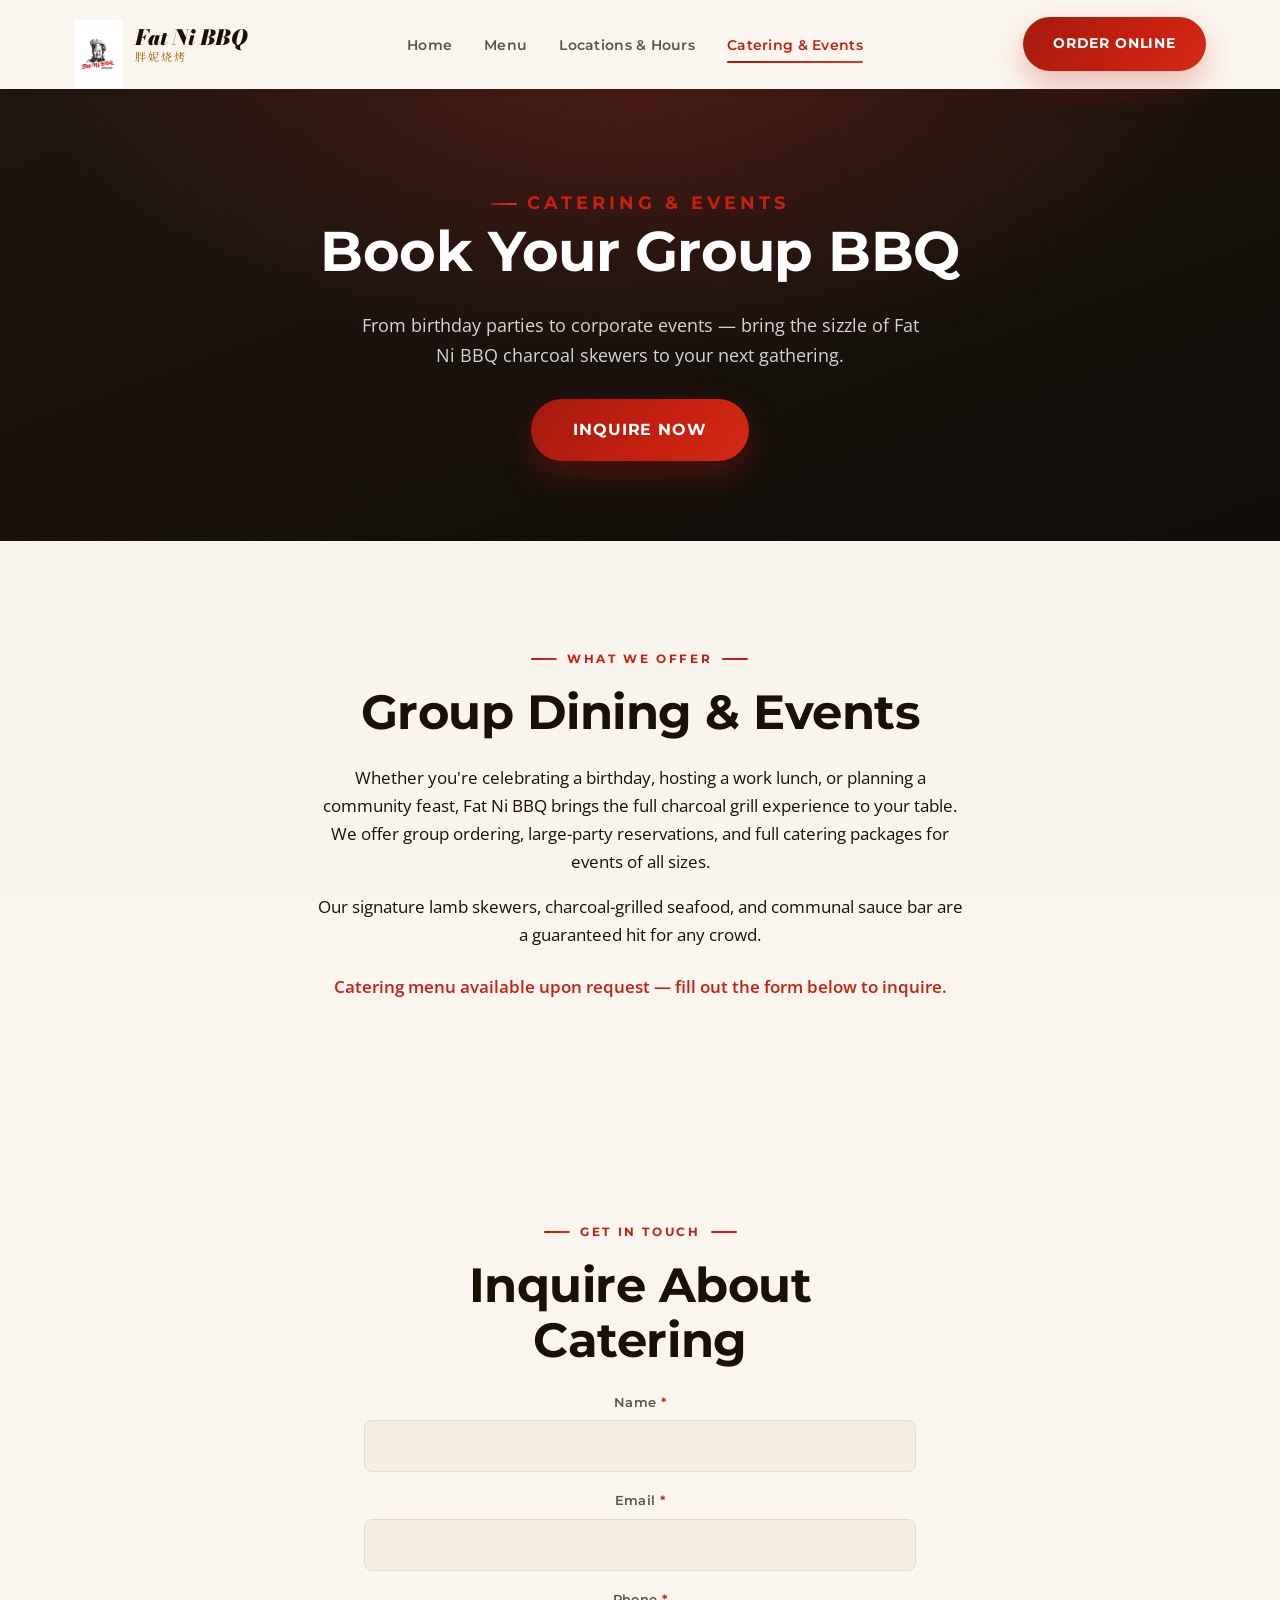
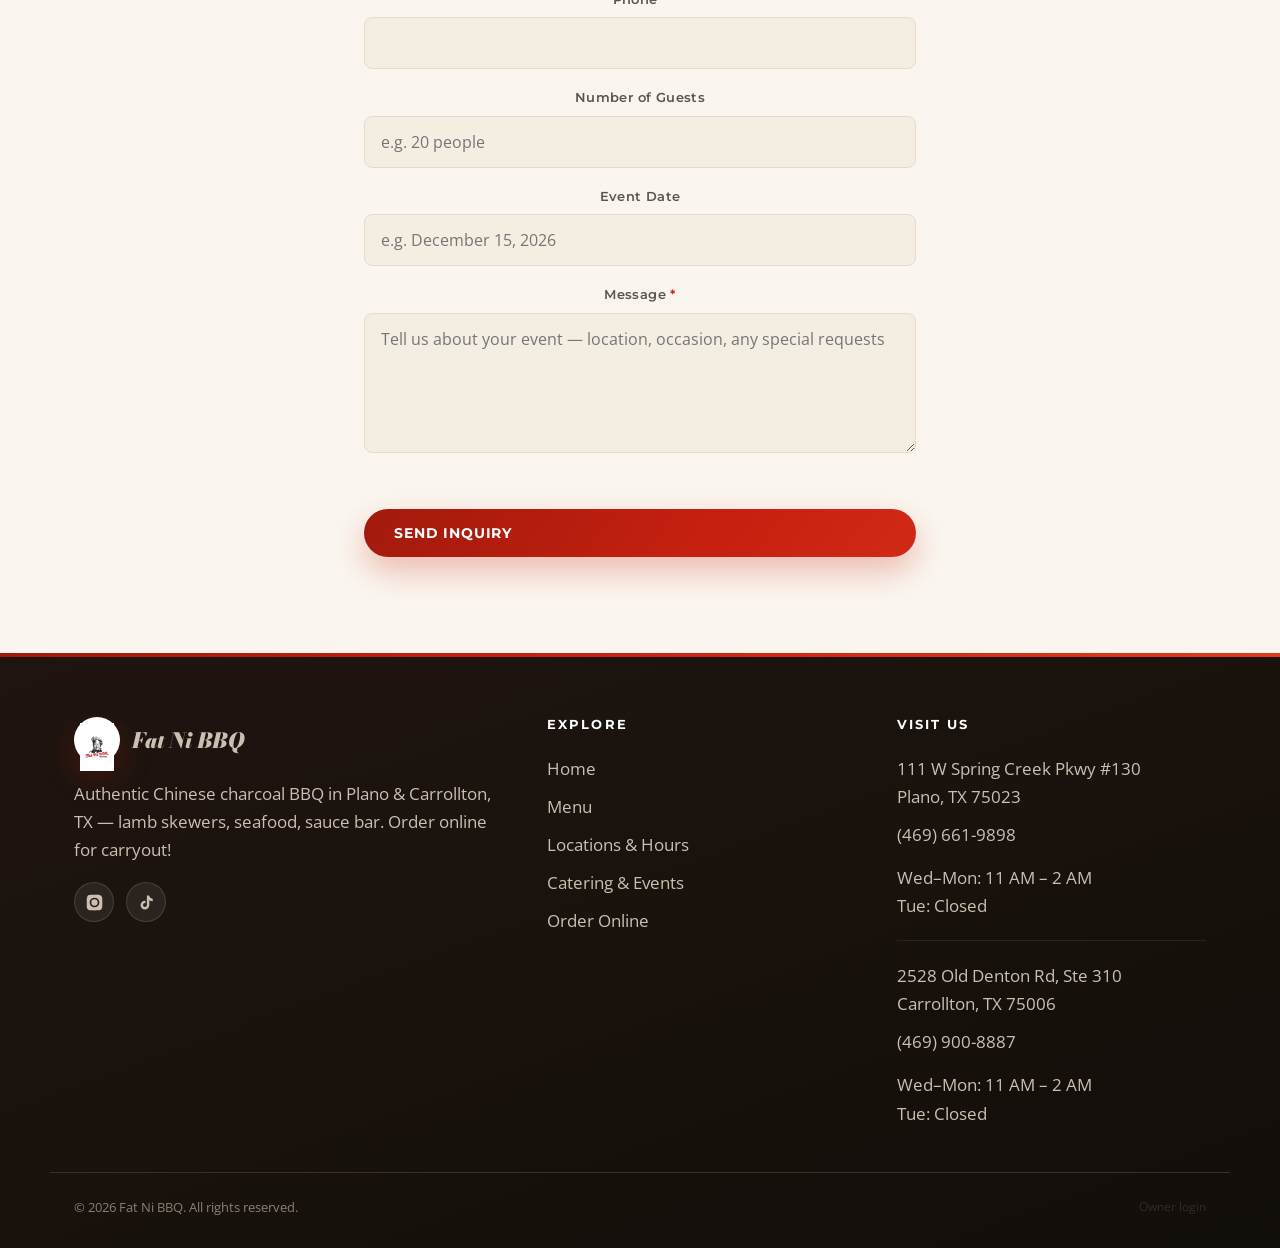
==== Catering.html @ cb6a8472 "Hero logo: circular crop with object-fit cover Equal width/height + border-radius:50% clips logo.JPG" ====
<!DOCTYPE html>
<html lang="en">
<head>
<meta charset="UTF-8">
<meta name="viewport" content="width=device-width, initial-scale=1">
<title>Catering &amp; Events | Fat Ni BBQ — Group BBQ in Dallas</title>
<meta name="description" content="Book Fat Ni BBQ (胖妮烧烤) for your next group event — charcoal BBQ for parties, corporate events, and celebrations in DFW. Inquire today!">
<link rel="canonical" href="https://PLACEHOLDER_DOMAIN/Catering.html">

<!-- Open Graph / Facebook -->
<meta property="og:type" content="website">
<meta property="og:site_name" content="Fat Ni BBQ">
<meta property="og:locale" content="en_US">
<meta property="og:url" content="https://PLACEHOLDER_DOMAIN/Catering.html">
<meta property="og:title" content="Catering &amp; Events | Fat Ni BBQ — Group BBQ in DFW">
<meta property="og:description" content="Charcoal BBQ for your group event — parties, corporate lunches, celebrations. Inquire today!">
<meta property="og:image" content="https://PLACEHOLDER_DOMAIN/og-image.jpg">
<meta property="og:image:alt" content="Fat Ni BBQ catering event spread">

<!-- Twitter Card -->
<meta name="twitter:card" content="summary_large_image">
<meta name="twitter:title" content="Catering &amp; Events | Fat Ni BBQ 胖妮烧烤">
<meta name="twitter:description" content="Group BBQ in DFW — charcoal skewers, seafood. Inquire today!">
<meta name="twitter:image" content="https://PLACEHOLDER_DOMAIN/og-image.jpg">
<link rel="preconnect" href="https://fonts.googleapis.com">
<link rel="preconnect" href="https://fonts.gstatic.com" crossorigin>
<link href="https://fonts.googleapis.com/css2?family=Bodoni+Moda:ital,wght@1,700;1,900&family=Montserrat:wght@600;700;800&family=Noto+Serif+SC:wght@400;700&family=Open+Sans:wght@400;600&display=swap" rel="stylesheet">
<script>document.documentElement.className += ' js';</script>
<link rel="stylesheet" href="css/styles.css?v=9">
</head>
<body>

<header class="site-header">
  <div class="wrap header-inner">
    <a class="brand" href="index.html">
      <span class="brand-mark"><img src="logo.JPG" alt="Fat Ni BBQ logo"></span>
      <span class="brand-name">Fat Ni BBQ <span class="brand-cn" lang="zh-Hans">胖妮烧烤</span></span>
    </a>
    <nav class="main-nav" id="nav">
      <ul>
        <li><a href="index.html">Home</a></li>
        <li><a href="Menu.html">Menu</a></li>
        <li><a href="Location.html">Locations &amp; Hours</a></li>
        <li><a class="active" href="Catering.html">Catering &amp; Events</a></li>
      </ul>
    </nav>
    <div class="header-actions">
      <a class="btn" href="#" data-order-toggle>Order Online</a>
      <button class="nav-toggle" id="navToggle" aria-label="Menu"><span></span><span></span><span></span></button>
    </div>
  </div>
</header>

<div class="page-head" data-screen-label="Catering hero">
  <p class="section-eyebrow">Catering &amp; Events</p>
  <h1>Book Your Group BBQ</h1>
  <p>From birthday parties to corporate events — bring the sizzle of Fat Ni BBQ charcoal skewers to your next gathering.</p>
  <div style="margin-top:28px"><a class="btn btn--lg" href="#contact">Inquire Now</a></div>
</div>

<section data-screen-label="Catering overview">
  <div class="wrap center" style="max-width:700px">
    <p class="section-eyebrow" data-reveal>What We Offer</p>
    <h2 class="section-title" data-reveal>Group Dining &amp; Events</h2>
    <p data-reveal>Whether you're celebrating a birthday, hosting a work lunch, or planning a community feast, Fat Ni BBQ brings the full charcoal grill experience to your table. We offer group ordering, large-party reservations, and full catering packages for events of all sizes.</p>
    <p data-reveal>Our signature lamb skewers, charcoal-grilled seafood, and communal sauce bar are a guaranteed hit for any crowd.</p>
    <p data-reveal style="margin-top:24px;font-weight:600;color:var(--accent)">Catering menu available upon request — fill out the form below to inquire.</p>
  </div>
</section>


<section id="contact" data-screen-label="Contact form">
  <div class="wrap center" style="max-width:600px">
    <p class="section-eyebrow" data-reveal>Get In Touch</p>
    <h2 class="section-title" data-reveal>Inquire About Catering</h2>
    <form class="contact-form" id="contactForm" action="https://api.web3forms.com/submit" method="POST" data-reveal data-reveal-delay="120">
      <!-- Web3Forms: REQUIRED. Submissions are emailed to the recipient set
           for this access key in the Web3Forms dashboard.
           TODO: replace with new Fat Ni BBQ Web3Forms access_key before going live.
           See HOW-TO comment at the bottom of this file. -->
      <input type="hidden" name="access_key" value="bb0d47a6-8d63-4cae-ad76-3a23f784e00a">
      <input type="hidden" name="subject" value="Fat Ni BBQ Catering Inquiry">
      <input type="hidden" name="from_name" value="Fat Ni BBQ">
      <!-- Spam honeypot: stays empty for humans, hidden from view. Do not remove. -->
      <input type="checkbox" name="botcheck" style="display:none" tabindex="-1" autocomplete="off" aria-hidden="true">
      <div>
        <label>Name <span class="req">*</span></label>
        <input type="text" name="name" required>
      </div>
      <div>
        <label>Email <span class="req">*</span></label>
        <input type="email" name="email" required>
      </div>
      <div>
        <label>Phone <span class="req">*</span></label>
        <input type="tel" name="phone" required>
      </div>
      <div>
        <label>Number of Guests</label>
        <input type="text" name="guests" placeholder="e.g. 20 people">
      </div>
      <div>
        <label>Event Date</label>
        <input type="text" name="event_date" placeholder="e.g. December 15, 2026">
      </div>
      <div>
        <label>Message <span class="req">*</span></label>
        <textarea name="message" required placeholder="Tell us about your event — location, occasion, any special requests"></textarea>
      </div>
      <!-- hCaptcha: real anti-spam check. The Web3Forms client script (loaded
           at the bottom of this page) auto-fills the sitekey and the token. -->
      <div class="h-captcha" data-captcha="true"></div>
      <button class="btn" type="submit">Send Inquiry</button>
      <p class="form-status" id="formStatus" role="status" aria-live="polite" hidden></p>
    </form>
  </div>
</section>

<!-- ===== Footer ===== -->
<footer class="site-footer">
  <div class="wrap footer-grid">
    <div>
      <div class="footer-brand">
        <span class="brand-mark"><img src="logo.JPG" alt="Fat Ni BBQ logo"></span>
        <span class="brand-name">Fat Ni BBQ</span>
      </div>
      <p>Authentic Chinese charcoal BBQ in Plano &amp; Carrollton, TX — lamb skewers, seafood, sauce bar. Order online for carryout!</p>
      <div class="footer-social">
        <a href="https://www.instagram.com/fatnibbq/" target="_blank" rel="noopener" aria-label="Instagram"><svg viewBox="0 0 24 24" fill="currentColor" aria-hidden="true"><path d="M12 2.2c3.2 0 3.6 0 4.9.07 1.2.05 1.8.25 2.2.42.6.2 1 .5 1.4.9.4.4.7.8.9 1.4.17.4.37 1 .42 2.2.06 1.3.07 1.7.07 4.9s0 3.6-.07 4.9c-.05 1.2-.25 1.8-.42 2.2-.2.6-.5 1-.9 1.4-.4.4-.8.7-1.4.9-.4.17-1 .37-2.2.42-1.3.06-1.7.07-4.9.07s-3.6 0-4.9-.07c-1.2-.05-1.8-.25-2.2-.42-.6-.2-1-.5-1.4-.9-.4-.4-.7-.8-.9-1.4-.17-.4-.37-1-.42-2.2C2.21 15.6 2.2 15.2 2.2 12s0-3.6.07-4.9c.05-1.2.25-1.8.42-2.2.2-.6.5-1 .9-1.4.4-.4.8-.7 1.4-.9.4-.17 1-.37 2.2-.42C8.4 2.21 8.8 2.2 12 2.2zm0 3.65A6.15 6.15 0 1 0 12 18.15 6.15 6.15 0 0 0 12 5.85zm0 10.15A4 4 0 1 1 12 8a4 4 0 0 1 0 8zm6.4-10.4a1.44 1.44 0 1 1-1.44-1.44 1.44 1.44 0 0 1 1.44 1.44z"/></svg></a>
        <a href="https://www.tiktok.com/@fatnibbq" target="_blank" rel="noopener" aria-label="TikTok"><svg viewBox="0 0 24 24" fill="currentColor" aria-hidden="true"><path d="M16.6 5.82a4.28 4.28 0 0 1-1.05-2.82h-3.1v12.27a2.43 2.43 0 0 1-2.43 2.43 2.43 2.43 0 1 1 .67-4.77V9.74a5.56 5.56 0 0 0-.67-.04 5.55 5.55 0 1 0 5.55 5.55V9.01a7.34 7.34 0 0 0 4.3 1.38V7.28a4.28 4.28 0 0 1-3.27-1.46z"/></svg></a>
      </div>
    </div>
    <div>
      <h4>Explore</h4>
      <a href="index.html">Home</a>
      <a href="Menu.html">Menu</a>
      <a href="Location.html">Locations &amp; Hours</a>
      <a href="Catering.html">Catering &amp; Events</a>
      <a href="#" data-order-toggle>Order Online</a>
    </div>
    <div>
      <h4>Visit Us</h4>
      <div class="footer-location">
        <a href="https://www.google.com/maps/search/?api=1&query=111+W+Spring+Creek+Pkwy+%23130+Plano+TX+75023" target="_blank" rel="noopener">111 W Spring Creek Pkwy #130<br>Plano, TX 75023</a>
        <a href="tel:+14696619898">(469) 661-9898</a>
        <p style="margin:10px 0 0">Wed–Mon: 11 AM – 2 AM<br>Tue: Closed</p>
      </div>
      <div class="footer-location">
        <a href="https://www.google.com/maps/search/?api=1&query=2528+Old+Denton+Rd+Ste+310+Carrollton+TX+75006" target="_blank" rel="noopener">2528 Old Denton Rd, Ste 310<br>Carrollton, TX 75006</a>
        <a href="tel:+14699008887">(469) 900-8887</a>
        <p style="margin:10px 0 0">Wed–Mon: 11 AM – 2 AM<br>Tue: Closed</p>
      </div>
    </div>
  </div>
  <div class="wrap footer-bottom">
    <span>&copy; 2026 Fat Ni BBQ. All rights reserved.</span>
    <a class="owner-login" href="Gallery.html#admin">Owner login</a>
  </div>
</footer>

<!-- ===== Sticky mobile order bar ===== -->
<div class="sticky-order-bar">
  <a class="btn btn--lg" href="#" data-order-toggle>Order Online</a>
</div>

<script>
  const t = document.getElementById('navToggle');
  const n = document.getElementById('nav');
  t && t.addEventListener('click', () => n.classList.toggle('open'));
</script>
<script src="js/reveal.js?v=1"></script>
<script src="js/external-links.js?v=1"></script>
<script src="js/order-locations.js?v=2"></script>

<!-- ===== Contact form → Web3Forms =====
     Submissions will be emailed to the recipient set for the access_key in the Web3Forms dashboard.
     TODO: Create a new Web3Forms account at https://web3forms.com and replace PLACEHOLDER_WEB3FORMS_ACCESS_KEY
     with the new key. Set the recipient email in the Web3Forms dashboard (not in this file).
     After setup, submit a test inquiry on the live site and confirm delivery (check spam first time). -->
<script>
(function () {
  var form = document.getElementById('contactForm');
  if (!form) return;
  var status = document.getElementById('formStatus');
  var btn = form.querySelector('button[type="submit"]');
  var PHONE = '(469) 661-9898';

  form.addEventListener('submit', async function (e) {
    e.preventDefault();

    var cap = form.querySelector('textarea[name="h-captcha-response"]');
    if (!cap || !cap.value) {
      status.hidden = false;
      status.className = 'form-status err';
      status.textContent = 'Please complete the "I’m human" check above, then click Submit.';
      return;
    }

    var prevLabel = btn.textContent;
    btn.disabled = true;
    btn.textContent = 'Sending…';
    status.hidden = false;
    status.className = 'form-status';
    status.textContent = 'Sending…';

    try {
      var res = await fetch('https://api.web3forms.com/submit', {
        method: 'POST',
        headers: { Accept: 'application/json' },
        body: new FormData(form)
      });
      var json = await res.json().catch(function(){ return {}; });
      if (res.ok && json.success) {
        status.className = 'form-status ok';
        status.textContent = 'Thanks! Your message has been sent — we’ll be in touch soon.';
        form.reset();
      } else {
        status.className = 'form-status err';
        status.textContent = (json && json.message)
          ? json.message
          : 'Sorry, something went wrong. Please call us at ' + PHONE + '.';
      }
    } catch (err) {
      status.className = 'form-status err';
      status.textContent = 'Network error — please try again, or call us at ' + PHONE + '.';
    } finally {
      btn.disabled = false;
      btn.textContent = prevLabel;
    }
  });
})();
</script>
<!-- Web3Forms client script: renders the hCaptcha widget automatically. -->
<script src="https://web3forms.com/client/script.js" async defer></script>
</body>
</html>
---- css/styles.css ----
/* ===== Fat Ni BBQ — "Cream & Ember" light design system ===== */
:root {
  /* Ground — warm cream / parchment */
  --charcoal:       #FAF6EF;   /* page background */
  --charcoal-mid:   #F4EDE1;   /* card / band backgrounds */
  --charcoal-light: #E8D9C8;   /* borders, dividers */
  --charcoal-lift:  #EDE1D0;   /* hover bg */

  /* Accent — Chinese red (matches logo) */
  --accent:         #C82010;   /* primary CTA */
  --accent-dark:    #A01A0C;   /* hover / deeper red */
  --fire:           #E03A20;   /* lighter fire highlight */
  --gold:           #9A6208;   /* warm gold — dark enough for light bg contrast */
  --gold-light:     #C07E20;   /* highlighted text */

  /* Text on cream ground */
  --cream:          #1A1005;   /* primary text */
  --cream-soft:     rgba(26,16,5,.70);  /* secondary text */
  --cream-mute:     rgba(26,16,5,.42);  /* hint / disabled */

  /* Functional aliases */
  --ink:            #1A1005;
  --ink-soft:       rgba(26,16,5,.70);
  --ink-mute:       rgba(26,16,5,.42);
  --paper:          #FFFFFF;   /* card backgrounds */
  --line:           rgba(26,16,5,.10); /* subtle dividers */
  --ember:          #C82010;

  /* Gradients */
  --chili-oil:      linear-gradient(125deg, #A01A0C 0%, #C82010 42%, #E03A20 100%);
  --ink-grad:       linear-gradient(160deg, #1f1510 0%, #120e09 100%);

  --radius: 8px;
  --radius-lg: 18px;
  --maxw: 1180px;

  /* Shadows (lighter on cream bg) */
  --shadow-sm:      0 2px 8px rgba(0,0,0,.10);
  --shadow-md:      0 10px 28px rgba(0,0,0,.16);
  --shadow-lg:      0 28px 60px rgba(0,0,0,.22), 0 8px 18px rgba(0,0,0,.12);
  --shadow-accent:  0 14px 32px rgba(200,32,16,.28);

  --font-head: 'Montserrat', system-ui, sans-serif;
  --font-ui:   'Montserrat', system-ui, sans-serif;
  --font-body: 'Open Sans', system-ui, sans-serif;
  --font-cn:   'Noto Serif SC', 'PingFang SC', 'Microsoft YaHei', 'Hiragino Sans GB', serif;

  --ease: cubic-bezier(.2,.7,.2,1);
}

* { box-sizing: border-box; }
html { scroll-behavior: smooth; }
/* Safety net: stop any stray element from forcing the page wider than the
   phone screen. `clip` (not `hidden`) so the sticky header keeps working. */
html, body { max-width: 100%; overflow-x: clip; }
body {
  margin: 0;
  font-family: var(--font-body);
  color: var(--cream);
  background: var(--charcoal);
  line-height: 1.65;
  font-size: 17px;
  -webkit-font-smoothing: antialiased;
  text-rendering: optimizeLegibility;
}
/* Subtle paper grain over everything */
body::before {
  content: "";
  position: fixed; inset: 0;
  pointer-events: none;
  z-index: 1;
  opacity: .035;
  background-image: url("data:image/svg+xml,%3Csvg xmlns='http://www.w3.org/2000/svg' width='160' height='160'%3E%3Cfilter id='n'%3E%3CfeTurbulence type='fractalNoise' baseFrequency='.85' numOctaves='2' stitchTiles='stitch'/%3E%3C/filter%3E%3Crect width='100%25' height='100%25' filter='url(%23n)'/%3E%3C/svg%3E");
}
img { max-width: 100%; display: block; }
a { color: inherit; text-decoration: none; }

h1, h2, h3, h4 {
  font-family: var(--font-head);
  font-weight: 700;
  line-height: 1.15;
  letter-spacing: -.01em;
  margin: 0 0 .5em;
}

.wrap { max-width: var(--maxw); margin: 0 auto; padding: 0 24px; position: relative; }

/* ===== Buttons ===== */
.btn {
  display: inline-flex;
  align-items: center;
  gap: .55em;
  background-image: var(--chili-oil);
  background-size: 160% 160%;
  background-position: 0% 50%;
  color: #fff;
  font-family: var(--font-ui);
  font-weight: 700;
  font-size: 14px;
  letter-spacing: .06em;
  text-transform: uppercase;
  padding: 15px 30px;
  border-radius: 999px;
  border: none;
  cursor: pointer;
  box-shadow: var(--shadow-accent);
  transition: background-position .5s var(--ease), transform .25s var(--ease), box-shadow .25s var(--ease);
}
.btn:hover {
  background-position: 100% 50%;
  transform: translateY(-2px);
  box-shadow: 0 18px 40px rgba(190,47,37,.36);
}
.btn:active { transform: translateY(0); }
.btn--ghost {
  background-image: none;
  background-color: transparent;
  color: var(--accent);
  border: 1.5px solid rgba(190,47,37,.45);
  box-shadow: none;
}
.btn--ghost:hover {
  background-image: none;
  background-color: var(--accent);
  color: #fff;
  border-color: var(--accent);
  box-shadow: var(--shadow-accent);
}
.btn--lg { font-size: 16px; padding: 18px 42px; }

/* ===== Header ===== */
.site-header {
  position: sticky;
  top: 0;
  z-index: 50;
  background: rgba(250,246,239,.92);
  backdrop-filter: saturate(120%) blur(12px);
  -webkit-backdrop-filter: saturate(120%) blur(12px);
  border-bottom: 1px solid transparent;
  transition: box-shadow .3s var(--ease), background .3s var(--ease), border-color .3s var(--ease);
}
.site-header.scrolled {
  background: rgba(250,246,239,.98);
  border-bottom-color: var(--charcoal-light);
  box-shadow: 0 4px 20px rgba(0,0,0,.10);
}
.header-inner {
  display: flex;
  align-items: center;
  justify-content: space-between;
  gap: 24px;
  height: 88px;
  transition: height .3s var(--ease);
}
.site-header.scrolled .header-inner { height: 70px; }
.brand { display: flex; align-items: center; gap: 13px; }
.brand-mark {
  width: 48px; height: 48px;
  display: grid; place-items: center;
  transition: transform .3s var(--ease);
}
.brand-mark img { width: 100%; height: 100%; object-fit: contain; display: block; }
.footer-brand .brand-mark {
  width: 46px; height: 46px;
  background: #fff; border-radius: 50%; padding: 6px;
  box-shadow: var(--shadow-accent);
}
.brand:hover .brand-mark { transform: rotate(-6deg) scale(1.04); }
.brand-name {
  font-family: "Bodoni Moda", var(--font-head);
  font-style: italic;
  font-weight: 900;
  white-space: nowrap;
  font-size: 21px;
  letter-spacing: -.01em;
  line-height: 1;
}
.brand-name small {
  display: block;
  font-family: var(--font-ui);
  font-size: 10px;
  font-weight: 700;
  letter-spacing: .26em;
  color: var(--accent);
  margin-top: 4px;
  text-transform: uppercase;
}

.main-nav ul {
  display: flex;
  align-items: center;
  gap: 32px;
  list-style: none;
  margin: 0; padding: 0;
}
.main-nav a {
  font-family: var(--font-ui);
  font-weight: 600;
  font-size: 14px;
  letter-spacing: .02em;
  color: var(--cream-soft);
  padding: 6px 0;
  position: relative;
  transition: color .2s var(--ease);
}
.main-nav a::after {
  content: "";
  position: absolute; left: 0; right: 100%; bottom: -3px;
  height: 2px; background-image: var(--chili-oil);
  border-radius: 2px;
  transition: right .3s var(--ease);
}
.main-nav a:hover { color: var(--accent); }
.main-nav a:hover::after, .main-nav a.active::after { right: 0; }
.main-nav a.active { color: var(--accent); }
.header-actions { display: flex; align-items: center; gap: 18px; }
.cart-link {
  display: flex; align-items: center; gap: 7px;
  font-family: var(--font-ui); font-weight: 600; font-size: 14px;
  color: var(--cream-soft);
  transition: color .2s var(--ease);
}
.cart-link:hover { color: var(--accent); }
.cart-badge {
  background: var(--ink); color: #fff;
  font-size: 12px; min-width: 20px; height: 20px;
  border-radius: 10px; padding: 0 6px;
  display: grid; place-items: center;
}
.nav-toggle {
  display: none;
  background: none; border: none; cursor: pointer;
  width: 40px; height: 40px;
  flex-direction: column; justify-content: center; gap: 5px;
}
.nav-toggle span { height: 3px; background: var(--cream); border-radius: 2px; display: block; transition: transform .3s var(--ease), opacity .2s var(--ease); }

/* ===== Hero ===== */
.hero {
  position: relative;
  min-height: 420px;
  display: grid;
  place-items: center;
  text-align: center;
  color: #fff;
  background: #2a211c;
  overflow: hidden;
}
.hero-bg {
  position: absolute; inset: 0;
  width: 100%; height: 100%;
  object-fit: cover;
  transform: scale(1.08);
  animation: heroZoom 18s var(--ease) forwards;
  will-change: transform;
}
@keyframes heroZoom { to { transform: scale(1.16); } }
.hero::after {
  content: "";
  position: absolute; inset: 0;
  background:
    radial-gradient(120% 90% at 50% 18%, rgba(0,0,0,.18), transparent 55%),
    linear-gradient(180deg, rgba(20,12,9,.42) 0%, rgba(20,12,9,.30) 35%, rgba(20,12,9,.78) 100%),
    linear-gradient(120deg, rgba(140,28,20,.28), transparent 60%);
  z-index: 1;
}
.hero-content {
  position: relative;
  z-index: 2;
  padding: 64px 24px;
  max-width: 720px;
}
.hero-logo {
  display: block;
  margin: 0 auto 20px;
  width: clamp(140px, 18vw, 240px);
  height: clamp(140px, 18vw, 240px);
  border-radius: 50%;
  object-fit: cover;
  object-position: center 20%;
  box-shadow: 0 8px 32px rgba(0,0,0,.55), 0 0 0 4px rgba(255,255,255,.15);
}
.hero .section-eyebrow { color: var(--ember); justify-content: center; display: flex; }
.hero h1 {
  font-size: clamp(28px, 4.4vw, 48px);
  font-weight: 800;
  letter-spacing: -.02em;
  text-shadow: 0 4px 20px rgba(0,0,0,.4);
  margin-bottom: 12px;
}
.hero h1 em {
  font-style: normal;
  color: #ffd9a8;
}
.hero p {
  font-family: var(--font-body);
  font-size: 17px;
  margin: 0 auto 24px;
  max-width: 500px;
  color: rgba(255,255,255,.92);
  text-shadow: 0 2px 12px rgba(0,0,0,.5);
}
.hero-cta { display: flex; gap: 12px; justify-content: center; flex-wrap: wrap; }

/* ===== Sections ===== */
section { padding: 96px 0; position: relative; z-index: 2; }
.section-eyebrow {
  display: inline-flex;
  align-items: center;
  gap: 10px;
  font-family: var(--font-ui);
  font-weight: 700;
  letter-spacing: .22em;
  font-size: 12px;
  text-transform: uppercase;
  color: var(--accent);
  margin-bottom: 16px;
}
.section-eyebrow::before {
  content: "";
  width: 26px; height: 2px;
  background-image: var(--chili-oil);
  border-radius: 2px;
}
.center .section-eyebrow::after {
  content: "";
  width: 26px; height: 2px;
  background-image: linear-gradient(90deg, var(--ember), var(--accent));
  border-radius: 2px;
}
.section-title { font-size: clamp(30px, 4.4vw, 48px); }
.section-lead { color: var(--ink-soft); font-size: 19px; max-width: 620px; margin: 0 auto; }
.center { text-align: center; }
.center .section-eyebrow { justify-content: center; }

.feature {
  display: grid;
  grid-template-columns: 1.05fr 1fr;
  gap: 64px;
  align-items: center;
}
.feature-media { position: relative; }
.feature-media::before {
  content: "";
  position: absolute; inset: 18px -18px -18px 18px;
  border: 2px solid rgba(190,47,37,.30);
  border-radius: var(--radius-lg);
  z-index: 0;
}
.feature-media img {
  position: relative; z-index: 1;
  width: 100%;
  height: 460px;
  object-fit: cover;
  border-radius: var(--radius-lg);
  box-shadow: var(--shadow-lg);
}
.feature img {
  width: 100%;
  height: 460px;
  object-fit: cover;
  border-radius: var(--radius-lg);
  box-shadow: var(--shadow-lg);
}
.feature h2 { font-size: clamp(28px, 3.6vw, 42px); }
.feature p { color: var(--ink-soft); font-size: 18px; margin-bottom: 30px; }

.band { background: var(--charcoal-mid); }
.band-dark { background-image: var(--ink-grad); color: var(--cream); }
.band-dark .section-title, .band-dark h2 { color: var(--cream); }

/* ===== Photo grid ===== */
.photo-grid {
  display: grid;
  grid-template-columns: repeat(3, 1fr);
  gap: 16px;
}
.photo-grid.cols-4 { grid-template-columns: repeat(4, 1fr); }
.photo-grid.cols-3 { grid-template-columns: repeat(3, 1fr); }
.photo-grid a, .photo-grid .cell {
  display: block;
  position: relative;
  overflow: hidden;
  border-radius: var(--radius-lg);
  aspect-ratio: 1 / 1;
  background: #efe7da;
  box-shadow: var(--shadow-sm);
}
.photo-grid a::after {
  content: "";
  position: absolute; inset: 0;
  background: linear-gradient(180deg, transparent 55%, rgba(140,28,20,.55));
  opacity: 0;
  transition: opacity .4s var(--ease);
}
.photo-grid a:hover::after { opacity: 1; }
.photo-grid img {
  width: 100%; height: 100%;
  object-fit: cover;
  transition: transform .7s var(--ease);
}
.photo-grid a:hover img, .photo-grid .cell:hover img { transform: scale(1.08); }

.ig-handle {
  display: inline-flex; align-items: center; gap: 8px;
  font-family: var(--font-ui); font-weight: 700;
  color: var(--accent); font-size: 18px; margin-top: 6px;
  transition: color .2s var(--ease);
}
.ig-handle:hover { color: var(--accent-dark); }

/* ===== Reviews ===== */
.reviews { background: var(--charcoal); }
.review-grid {
  display: grid;
  grid-template-columns: repeat(3, 1fr);
  gap: 28px;
  margin-top: 52px;
}
.review-card {
  position: relative;
  background: var(--charcoal-mid);
  border: 1px solid var(--charcoal-light);
  border-radius: var(--radius-lg);
  padding: 38px 30px 30px;
  display: flex;
  flex-direction: column;
  box-shadow: var(--shadow-sm);
  transition: transform .35s var(--ease), box-shadow .35s var(--ease);
  overflow: hidden;
}
.review-card::before {
  content: "\201C";
  position: absolute; top: 6px; right: 22px;
  font-family: var(--font-head);
  font-size: 110px; line-height: 1;
  color: rgba(190,47,37,.10);
}
.review-card::after {
  content: "";
  position: absolute; left: 0; top: 0; bottom: 0; width: 4px;
  background-image: var(--chili-oil);
  transform: scaleY(0); transform-origin: top;
  transition: transform .4s var(--ease);
}
.review-card:hover { transform: translateY(-6px); box-shadow: var(--shadow-lg); }
.review-card:hover::after { transform: scaleY(1); }
.stars { color: var(--gold); font-size: 19px; letter-spacing: 3px; margin-bottom: 16px; }
.review-card p { color: var(--ink-soft); font-size: 16px; margin: 0 0 20px; position: relative; }
.review-author { font-family: var(--font-ui); font-weight: 700; font-size: 14px; letter-spacing: .03em; margin-top: auto; color: var(--ink); }

/* ===== Location / contact ===== */
.loc-grid {
  display: grid;
  grid-template-columns: 1fr 1fr;
  gap: 56px;
  align-items: start;
}
.info-block { margin-bottom: 26px; }
.info-block h4 {
  font-family: var(--font-ui);
  font-size: 12px; letter-spacing: .2em; text-transform: uppercase; font-weight: 700;
  color: var(--accent); margin-bottom: 8px;
}
.tags { display: flex; flex-wrap: wrap; gap: 8px; }
.tag {
  background: var(--charcoal-light); border: 1px solid rgba(255,255,255,.12); border-radius: 999px;
  padding: 6px 15px; font-size: 13px; font-weight: 600;
  font-family: var(--font-ui); color: var(--cream-soft);
  transition: background .2s var(--ease), color .2s var(--ease);
}
.tag:hover { background: var(--accent); color: #fff; }
.hours-table { width: 100%; border-collapse: collapse; }
.hours-table td {
  padding: 9px 0; border-bottom: 1px solid var(--charcoal-light); font-size: 16px;
}
.hours-table td:last-child { text-align: right; font-weight: 600; font-family: var(--font-ui); }

.contact-form { display: grid; gap: 18px; }
.contact-form label {
  font-family: var(--font-ui); font-weight: 600; font-size: 13px; letter-spacing: .03em;
  display: block; margin-bottom: 7px; color: var(--ink-soft);
}
.contact-form label .req { color: var(--accent); }
.contact-form input, .contact-form textarea {
  width: 100%; padding: 14px 16px;
  border: 1px solid var(--charcoal-light); border-radius: var(--radius);
  font-family: var(--font-body); font-size: 16px;
  background: var(--charcoal-mid); color: var(--cream);
  transition: border-color .2s var(--ease), box-shadow .2s var(--ease);
}
.contact-form input:focus, .contact-form textarea:focus {
  outline: none; border-color: var(--accent);
  box-shadow: 0 0 0 4px rgba(190,47,37,.12);
}
.contact-form textarea { min-height: 140px; resize: vertical; }
.captcha {
  display: flex; align-items: center; gap: 12px;
  border: 1px solid var(--charcoal-light); border-radius: var(--radius);
  padding: 14px 16px; background: var(--charcoal-mid); width: max-content;
}
.captcha input { width: 22px; height: 22px; }
.map-embed {
  width: 100%; height: 300px; border: 0; border-radius: var(--radius-lg);
  margin-top: 18px; box-shadow: var(--shadow-md);
}

/* ===== Catering ===== */
.catering-hero {
  text-align: center;
  padding: 110px 24px;
  background: linear-gradient(rgba(36,28,24,.78), rgba(36,28,24,.78));
  color: #fff;
  position: relative; z-index: 2;
}
.catering-hero .section-eyebrow { color: var(--ember); }
.catering-hero h1 { font-size: clamp(34px, 5.4vw, 60px); }
.catering-hero p { color: rgba(255,255,255,.9); }
.catering-img { max-width: 760px; margin: 50px auto 0; }
.catering-img img { border-radius: var(--radius-lg); box-shadow: var(--shadow-lg); }

/* ===== Footer ===== */
.site-footer {
  position: relative; z-index: 2;
  background-image: var(--ink-grad);
  color: #cbbfb2;
  padding: 64px 0 30px;
}
.site-footer::before {
  content: "";
  position: absolute; top: 0; left: 0; right: 0; height: 4px;
  background-image: var(--chili-oil);
}
.footer-grid {
  display: grid;
  grid-template-columns: 1.4fr 1fr 1fr;
  gap: 40px;
}
.footer-grid h4 {
  font-family: var(--font-ui);
  color: #fff; font-size: 13px; letter-spacing: .16em;
  text-transform: uppercase; margin-bottom: 18px;
}
.footer-grid a { color: #cbbfb2; display: block; padding: 5px 0; transition: color .2s var(--ease), transform .2s var(--ease); }
.footer-grid a:hover { color: #fff; transform: translateX(3px); }
.footer-brand { display: flex; align-items: center; gap: 12px; margin-bottom: 16px; }
.footer-location + .footer-location { margin-top: 20px; padding-top: 16px; border-top: 1px solid rgba(255,255,255,.08); }
.footer-social { display: flex; gap: 12px; margin-top: 18px; }
.footer-social a {
  display: inline-flex; align-items: center; justify-content: center;
  width: 40px; height: 40px; padding: 0; border-radius: 999px;
  color: #cbbfb2; background: rgba(255,255,255,.07);
  border: 1px solid rgba(255,255,255,.12);
  transition: color .2s var(--ease), background .2s var(--ease), border-color .2s var(--ease), transform .2s var(--ease);
}
.footer-social a:hover {
  color: #fff; background: var(--accent); border-color: var(--accent);
  transform: translateY(-2px);
}
.footer-social svg { width: 19px; height: 19px; display: block; }
.footer-bottom {
  border-top: 1px solid #3a2e26;
  margin-top: 44px; padding-top: 24px;
  font-size: 13px; color: #8a7e72;
  display: flex; justify-content: space-between; flex-wrap: wrap; gap: 10px;
}
.footer-bottom .owner-login {
  color: #4b423b; text-decoration: none; font-size: 12px;
  opacity: .55; transition: opacity .2s, color .2s;
}
.footer-bottom .owner-login:hover { opacity: 1; color: #8a7e72; }

/* ===== Page intro ===== */
.page-head {
  background-image: var(--ink-grad);
  color: #fff; text-align: center; padding: 96px 24px 80px;
  position: relative; z-index: 2; overflow: hidden;
}
.page-head::after {
  content: "";
  position: absolute; inset: 0;
  background: radial-gradient(80% 120% at 50% -10%, rgba(190,47,37,.30), transparent 60%);
}
.page-head > * { position: relative; z-index: 1; }
.page-head h1 { font-size: clamp(34px, 5.2vw, 56px); }
.page-head p { color: rgba(255,255,255,.82); font-size: 18px; max-width: 560px; margin: 0 auto; }
.page-head .section-eyebrow { color: var(--ember); justify-content: center; }

/* ===== Order location picker ===== */
.order-modal-overlay {
  display: none;
  position: fixed; inset: 0; z-index: 999;
  background: rgba(33, 26, 21, .6);
  align-items: center; justify-content: center;
  padding: 20px;
}
.order-modal-overlay.open { display: flex; }
.order-modal {
  position: relative;
  background: var(--charcoal-mid);
  border: 1px solid var(--charcoal-light);
  border-radius: var(--radius-lg);
  padding: 40px 34px 34px;
  max-width: 440px; width: 100%;
  box-shadow: 0 30px 70px rgba(0,0,0,.60);
  text-align: center;
}
.order-modal h3 { font-size: 24px; margin: 0 0 24px; }
.order-modal-close {
  position: absolute; top: 14px; right: 16px;
  width: 32px; height: 32px; border-radius: 50%;
  border: none; background: var(--charcoal-light); color: var(--cream-soft);
  font-size: 20px; line-height: 1; cursor: pointer;
  display: flex; align-items: center; justify-content: center;
  transition: background .2s var(--ease), color .2s var(--ease);
}
.order-modal-close:hover { background: var(--accent); color: #fff; }
.order-modal-list { display: flex; flex-direction: column; gap: 12px; }
.order-modal-option {
  display: flex; flex-direction: column; gap: 3px;
  border: 1px solid var(--charcoal-light); border-radius: var(--radius);
  padding: 16px 20px; text-align: left;
  transition: border-color .2s var(--ease), background .2s var(--ease);
}
.order-modal-option:hover { border-color: var(--accent); background: var(--charcoal-lift); }
.order-modal-name { font-family: var(--font-ui); font-weight: 700; font-size: 16px; color: var(--cream); }
.order-modal-addr { font-size: 14px; color: var(--cream-soft); }

/* ===== Scroll reveal (progressive enhancement) ===== */
.js [data-reveal] {
  opacity: 0;
  transform: translateY(26px);
  transition: opacity .8s var(--ease), transform .8s var(--ease);
  will-change: opacity, transform;
}
.js [data-reveal].is-visible { opacity: 1; transform: none; }

/* ===== Responsive ===== */
@media (max-width: 860px) {
  .main-nav {
    position: absolute; top: 100%; left: 0; right: 0;
    background: rgba(250,246,239,.98);
    backdrop-filter: blur(10px);
    border-bottom: 1px solid var(--line);
    opacity: 0; visibility: hidden; pointer-events: none;
    transform: translateY(-12px);
    transition: opacity .3s var(--ease), transform .3s var(--ease), visibility .3s;
    box-shadow: 0 14px 30px rgba(0,0,0,.1);
  }
  .main-nav.open { opacity: 1; visibility: visible; pointer-events: auto; transform: translateY(0); }
  .main-nav ul { flex-direction: column; align-items: stretch; gap: 0; padding: 10px 0; }
  .main-nav a { padding: 15px 24px; border-bottom: 1px solid var(--line); }
  .main-nav a::after { display: none; }
  .nav-toggle { display: flex; flex: 0 0 auto; }
  /* Keep the hamburger on-screen: let the brand shrink, never the actions. */
  .brand { min-width: 0; }
  .header-actions { flex: 0 0 auto; }
  .header-actions .cart-link span.label { display: none; }
  .feature, .loc-grid { grid-template-columns: 1fr; gap: 36px; }
  .feature-media::before { inset: 12px -12px -12px 12px; }
  .feature img, .feature-media img { height: 320px; }
  .review-grid { grid-template-columns: 1fr; }
  .footer-grid { grid-template-columns: 1fr; gap: 28px; }
  .photo-grid, .photo-grid.cols-4 { grid-template-columns: repeat(2, 1fr); }
  section { padding: 72px 0; }
  /* Shorter hero so the content below it peeks up on a phone screen */
  .hero { min-height: min(560px, 80vh); }
  .hero-content { padding: 72px 20px; }
}

/* Phones: the header has to fit brand + Order button + hamburger in ~360px.
   Drop the (always-zero, redundant) cart link and tighten everything. */
@media (max-width: 560px) {
  .wrap { padding: 0 16px; }
  .header-inner { gap: 12px; }
  .header-actions { gap: 10px; }
  .header-actions .cart-link { display: none; }
  .brand-name small { display: none; }
  .brand-mark { width: 42px; height: 42px; font-size: 17px; }
  .brand-name { font-size: 19px; }
  .header-actions .btn { padding: 11px 16px; font-size: 12px; white-space: nowrap; }
  /* Compact hero so the Order CTA lands above the fold on a phone */
  .hero { min-height: min(440px, 72vh); }
  .hero-content { padding: 34px 18px; }
  .hero-logo-plate { padding: 15px 22px; margin-bottom: 18px; border-radius: 18px; }
  .hero-logo { width: 300px; }
  .hero .section-eyebrow { margin-bottom: 10px; }
  .hero h1 { font-size: clamp(30px, 8vw, 42px); margin-bottom: 12px; }
  .hero p { font-size: 16px; margin-bottom: 22px; }
}

@media (prefers-reduced-motion: reduce) {
  html { scroll-behavior: auto; }
  .hero-bg { animation: none; transform: scale(1.05); }
  .js [data-reveal] { opacity: 1; transform: none; transition: none; }
  * { scroll-behavior: auto !important; }
}

/* ===== Contact form submit status ===== */
.form-status {
  margin: 14px 0 0;
  padding: 12px 16px;
  border-radius: var(--radius);
  font-size: 15px;
  font-weight: 600;
}
.form-status.ok  { background: rgba(31,122,50,.12); color: #1a6e38; border: 1px solid rgba(31,122,50,.28); }
.form-status.err { background: rgba(224,92,40,.15); color: var(--fire); border: 1px solid rgba(224,92,40,.30); }
.contact-form .h-captcha { margin: 4px 0 8px; }

/* ===== Chinese text ===== */
.brand-cn, .menu-item-cn, [lang="zh"], [lang="zh-Hans"], [lang="zh-Hant"] {
  font-family: var(--font-cn);
}
.brand-cn {
  display: block;
  font-size: 11px;
  font-weight: 400;
  letter-spacing: .18em;
  color: var(--gold);
  margin-top: 3px;
  font-style: normal;
}

/* ===== Sticky mobile order bar ===== */
.sticky-order-bar {
  display: none;
  position: fixed;
  bottom: 0; left: 0; right: 0;
  z-index: 48;
  padding: 12px 16px env(safe-area-inset-bottom, 0px);
  background: rgba(26,16,5,.92);
  backdrop-filter: blur(10px);
  -webkit-backdrop-filter: blur(10px);
  border-top: 1px solid rgba(26,16,5,.25);
  box-shadow: 0 -8px 24px rgba(0,0,0,.25);
  justify-content: center;
}
.sticky-order-bar .btn { width: 100%; max-width: 400px; justify-content: center; }
@media (max-width: 860px) {
  .sticky-order-bar { display: flex; }
  /* Add bottom padding so page content isn't hidden under the bar */
  body { padding-bottom: 70px; }
}
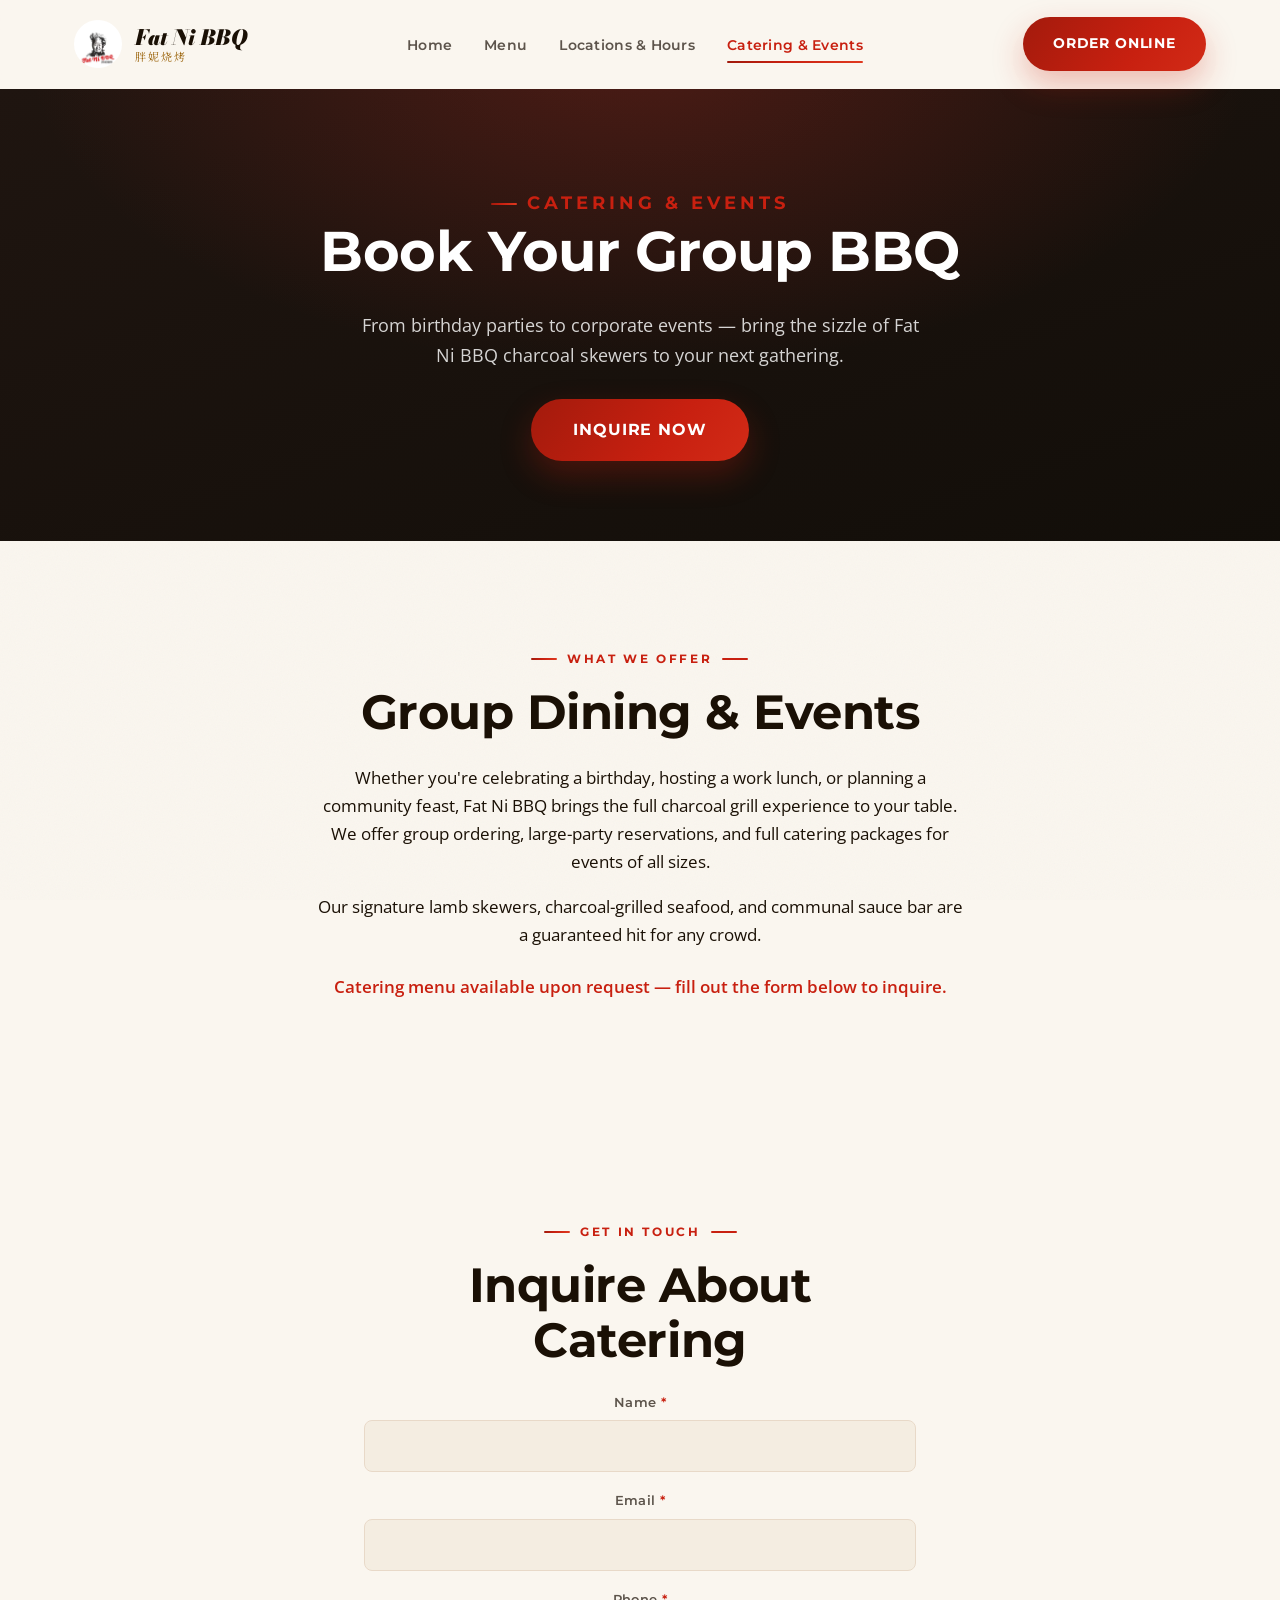
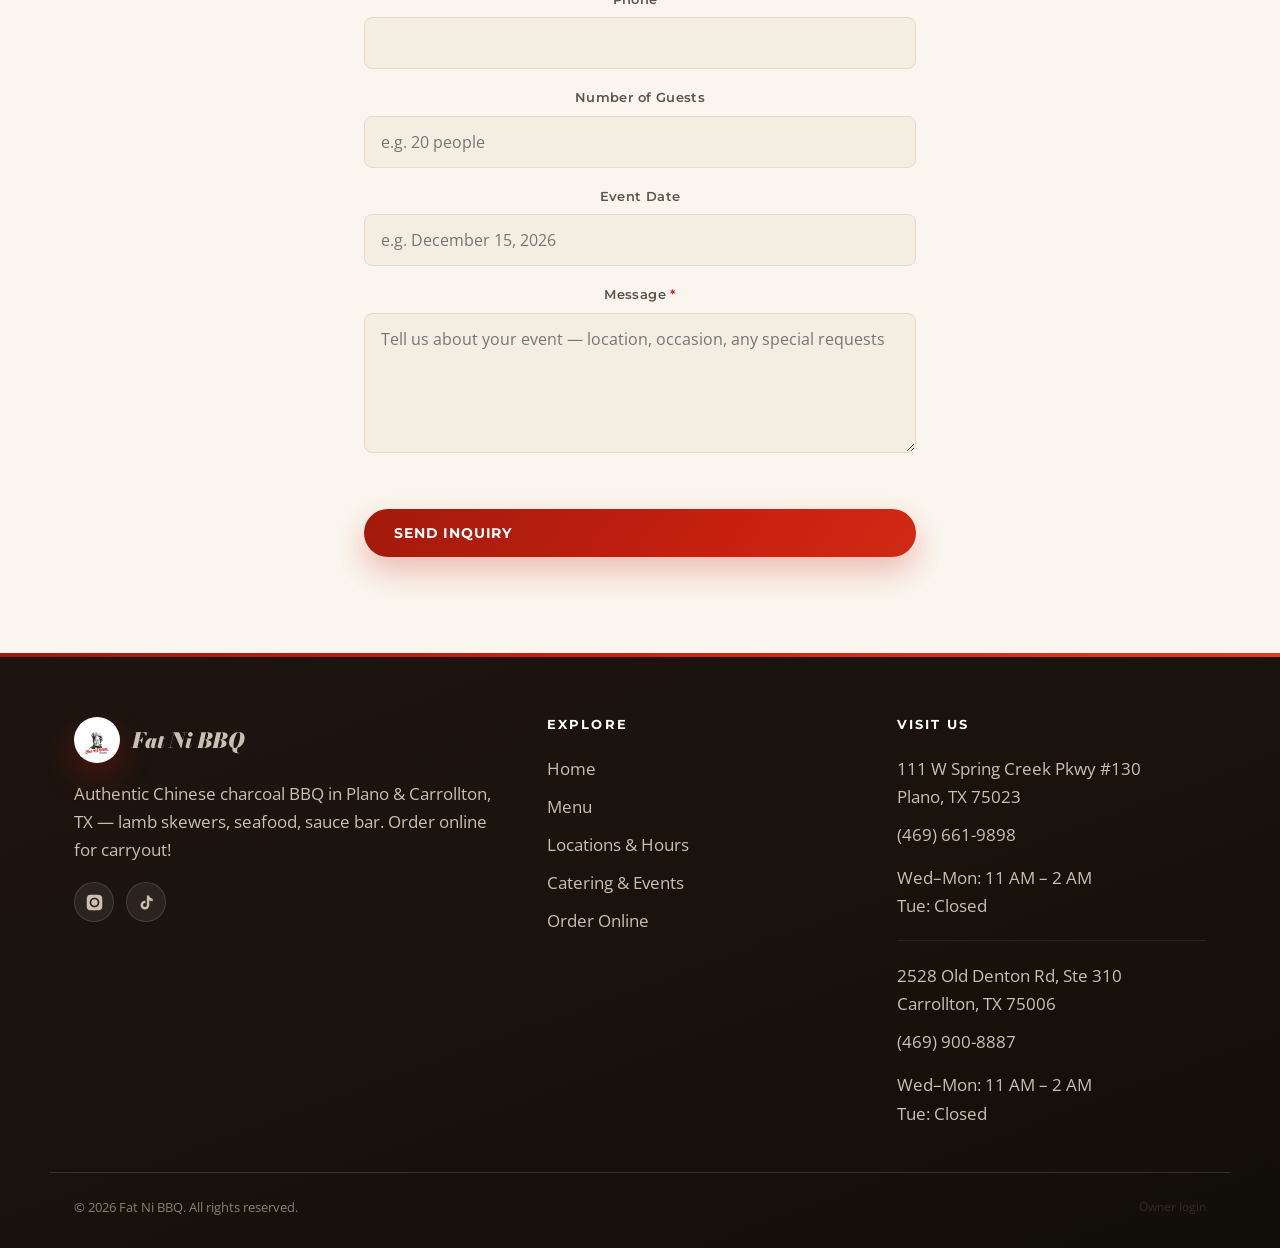
==== commit 786807b5: "Round header & footer logo; center hero logo crop - .brand-mark: border-radius:50% + overflow:hidden" ====
--- a/Catering.html
+++ b/Catering.html
@@ -26,7 +26,7 @@
 <link rel="preconnect" href="https://fonts.gstatic.com" crossorigin>
 <link href="https://fonts.googleapis.com/css2?family=Bodoni+Moda:ital,wght@1,700;1,900&family=Montserrat:wght@600;700;800&family=Noto+Serif+SC:wght@400;700&family=Open+Sans:wght@400;600&display=swap" rel="stylesheet">
 <script>document.documentElement.className += ' js';</script>
-<link rel="stylesheet" href="css/styles.css?v=9">
+<link rel="stylesheet" href="css/styles.css?v=10">
 </head>
 <body>
 
--- a/css/styles.css
+++ b/css/styles.css
@@ -156,10 +156,12 @@
 .brand { display: flex; align-items: center; gap: 13px; }
 .brand-mark {
   width: 48px; height: 48px;
-  display: grid; place-items: center;
+  border-radius: 50%;
+  overflow: hidden;
+  flex-shrink: 0;
   transition: transform .3s var(--ease);
 }
-.brand-mark img { width: 100%; height: 100%; object-fit: contain; display: block; }
+.brand-mark img { width: 100%; height: 100%; object-fit: cover; object-position: center 30%; display: block; }
 .footer-brand .brand-mark {
   width: 46px; height: 46px;
   background: #fff; border-radius: 50%; padding: 6px;
@@ -277,7 +279,7 @@
   height: clamp(140px, 18vw, 240px);
   border-radius: 50%;
   object-fit: cover;
-  object-position: center 20%;
+  object-position: center 35%;
   box-shadow: 0 8px 32px rgba(0,0,0,.55), 0 0 0 4px rgba(255,255,255,.15);
 }
 .hero .section-eyebrow { color: var(--ember); justify-content: center; display: flex; }
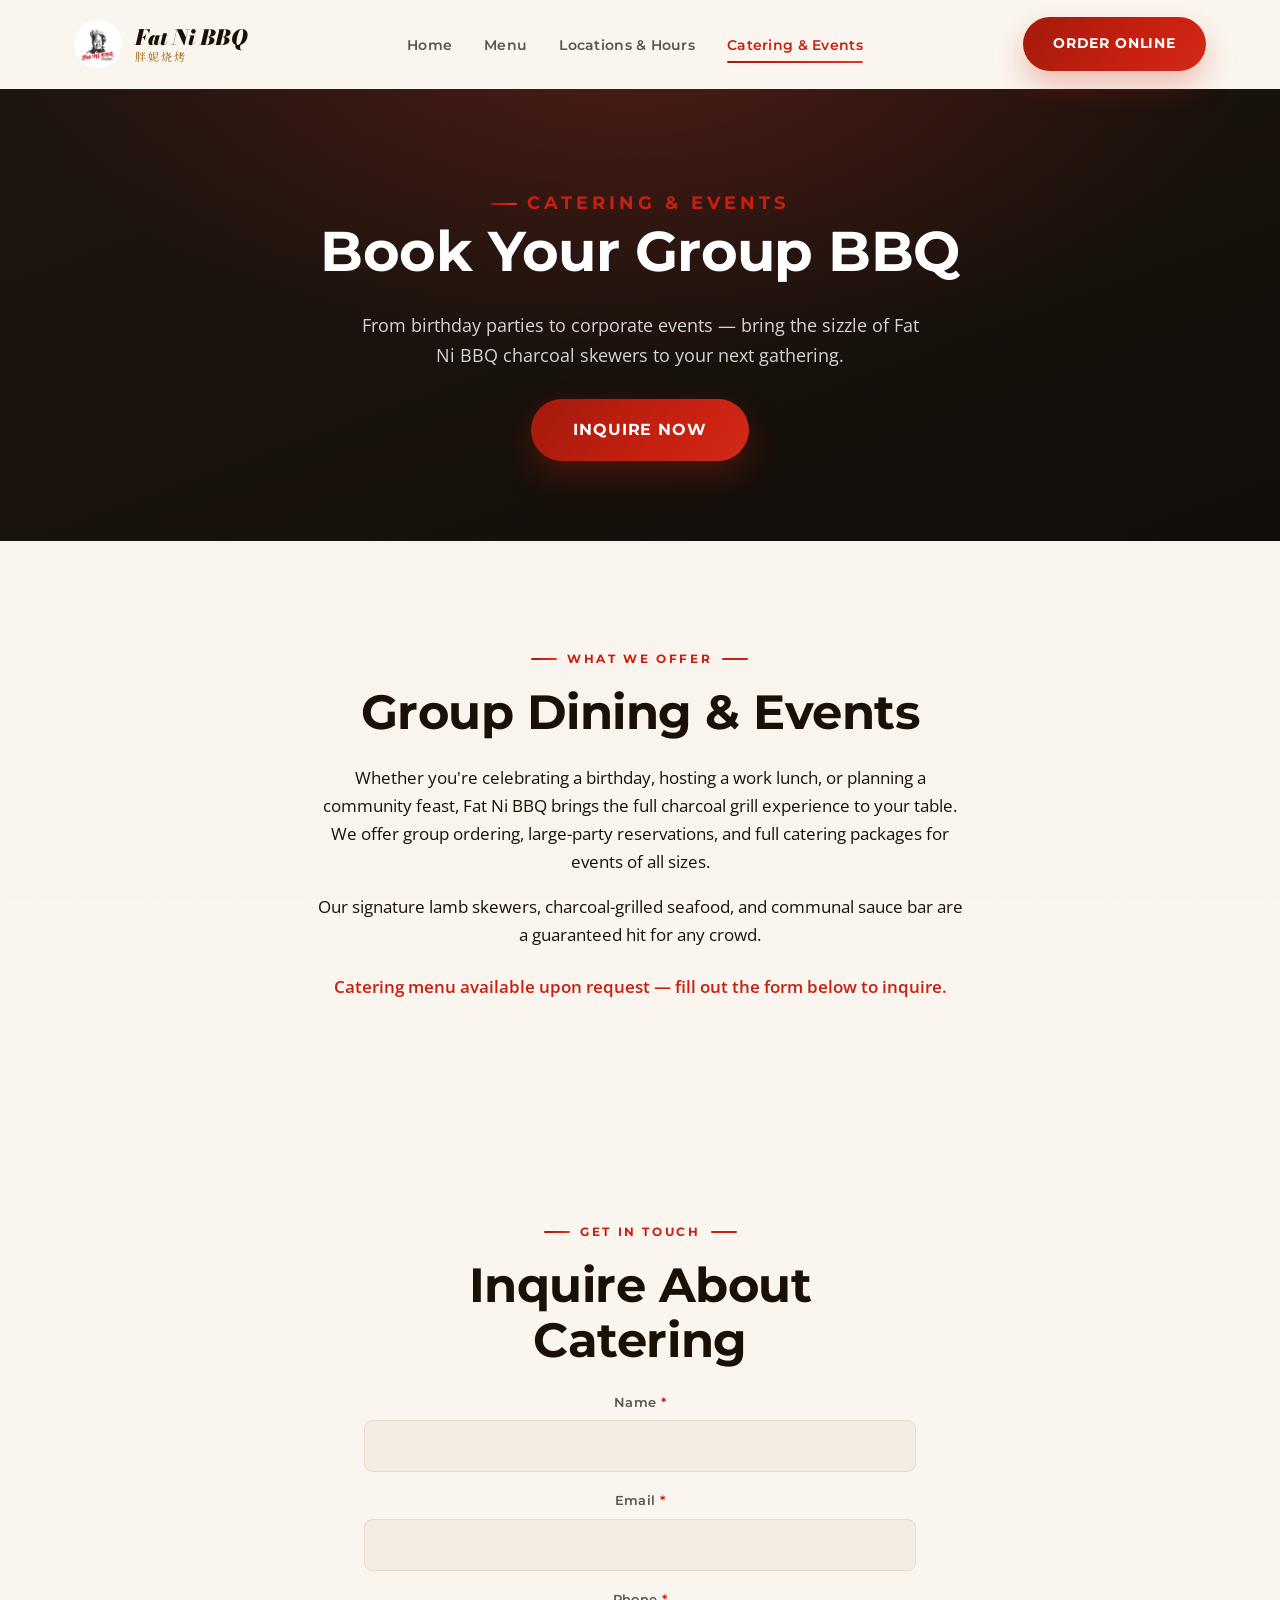
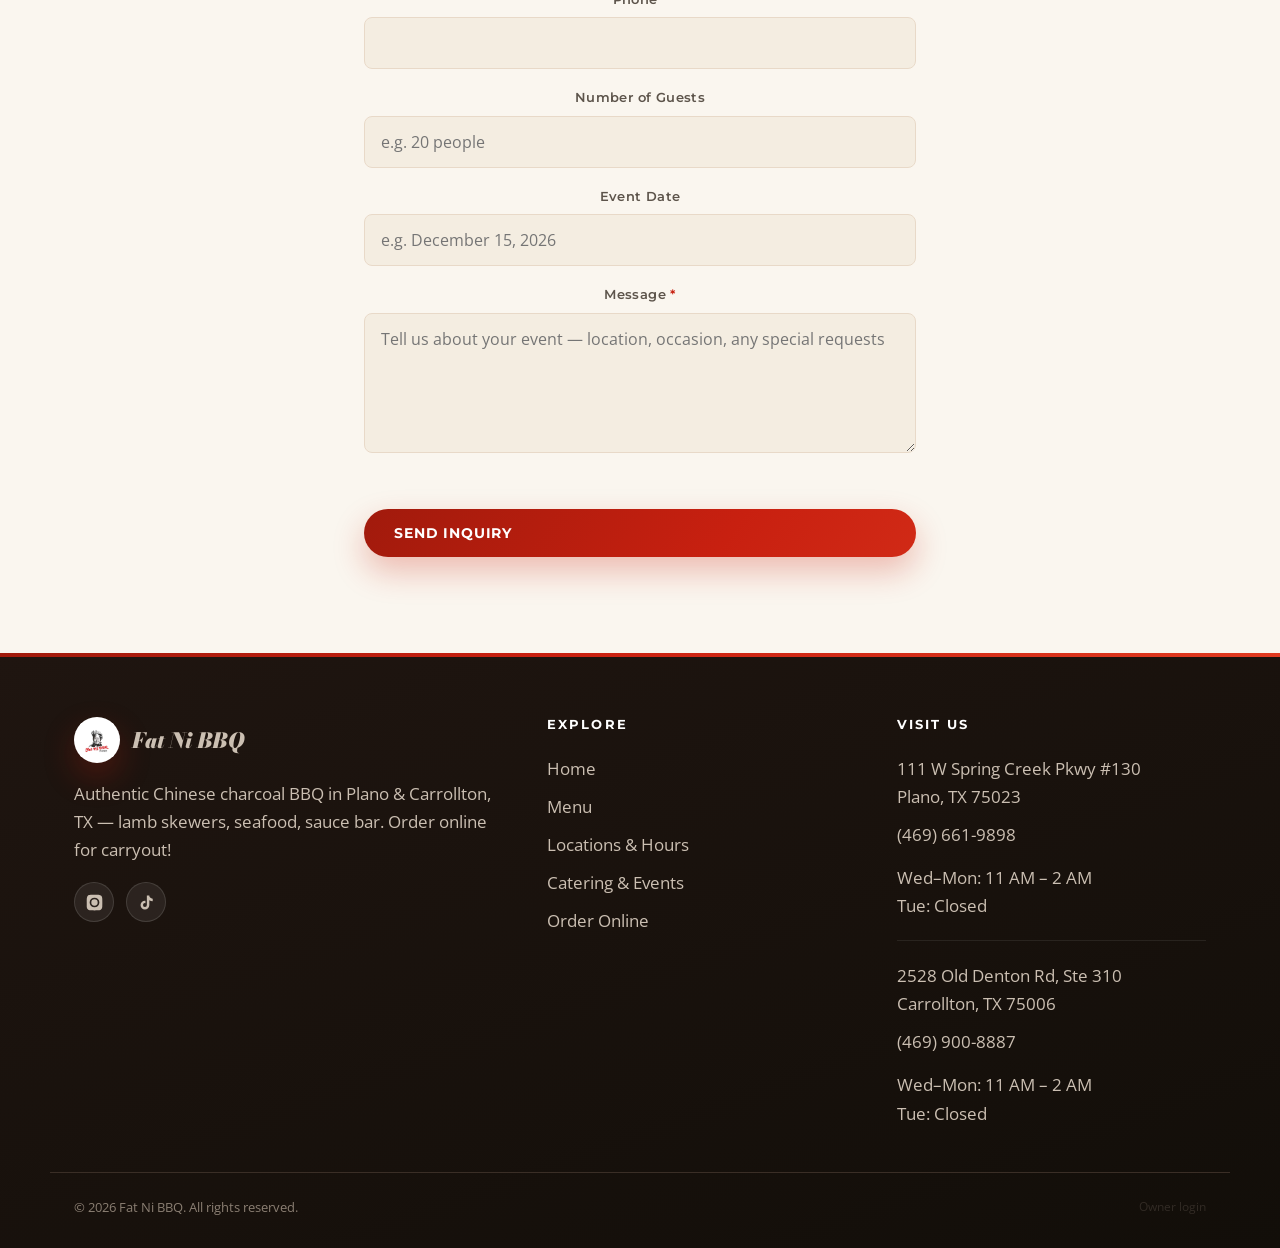
==== commit df56268b: "Logo crop: shift up to center 44% to better frame lady + text Co-Authored-By: Claude Sonnet 4.6 <nor" ====
--- a/Catering.html
+++ b/Catering.html
@@ -26,7 +26,7 @@
 <link rel="preconnect" href="https://fonts.gstatic.com" crossorigin>
 <link href="https://fonts.googleapis.com/css2?family=Bodoni+Moda:ital,wght@1,700;1,900&family=Montserrat:wght@600;700;800&family=Noto+Serif+SC:wght@400;700&family=Open+Sans:wght@400;600&display=swap" rel="stylesheet">
 <script>document.documentElement.className += ' js';</script>
-<link rel="stylesheet" href="css/styles.css?v=10">
+<link rel="stylesheet" href="css/styles.css?v=11">
 </head>
 <body>
 
--- a/css/styles.css
+++ b/css/styles.css
@@ -161,7 +161,7 @@
   flex-shrink: 0;
   transition: transform .3s var(--ease);
 }
-.brand-mark img { width: 100%; height: 100%; object-fit: cover; object-position: center 30%; display: block; }
+.brand-mark img { width: 100%; height: 100%; object-fit: cover; object-position: center 44%; display: block; }
 .footer-brand .brand-mark {
   width: 46px; height: 46px;
   background: #fff; border-radius: 50%; padding: 6px;
@@ -279,7 +279,7 @@
   height: clamp(140px, 18vw, 240px);
   border-radius: 50%;
   object-fit: cover;
-  object-position: center 35%;
+  object-position: center 44%;
   box-shadow: 0 8px 32px rgba(0,0,0,.55), 0 0 0 4px rgba(255,255,255,.15);
 }
 .hero .section-eyebrow { color: var(--ember); justify-content: center; display: flex; }
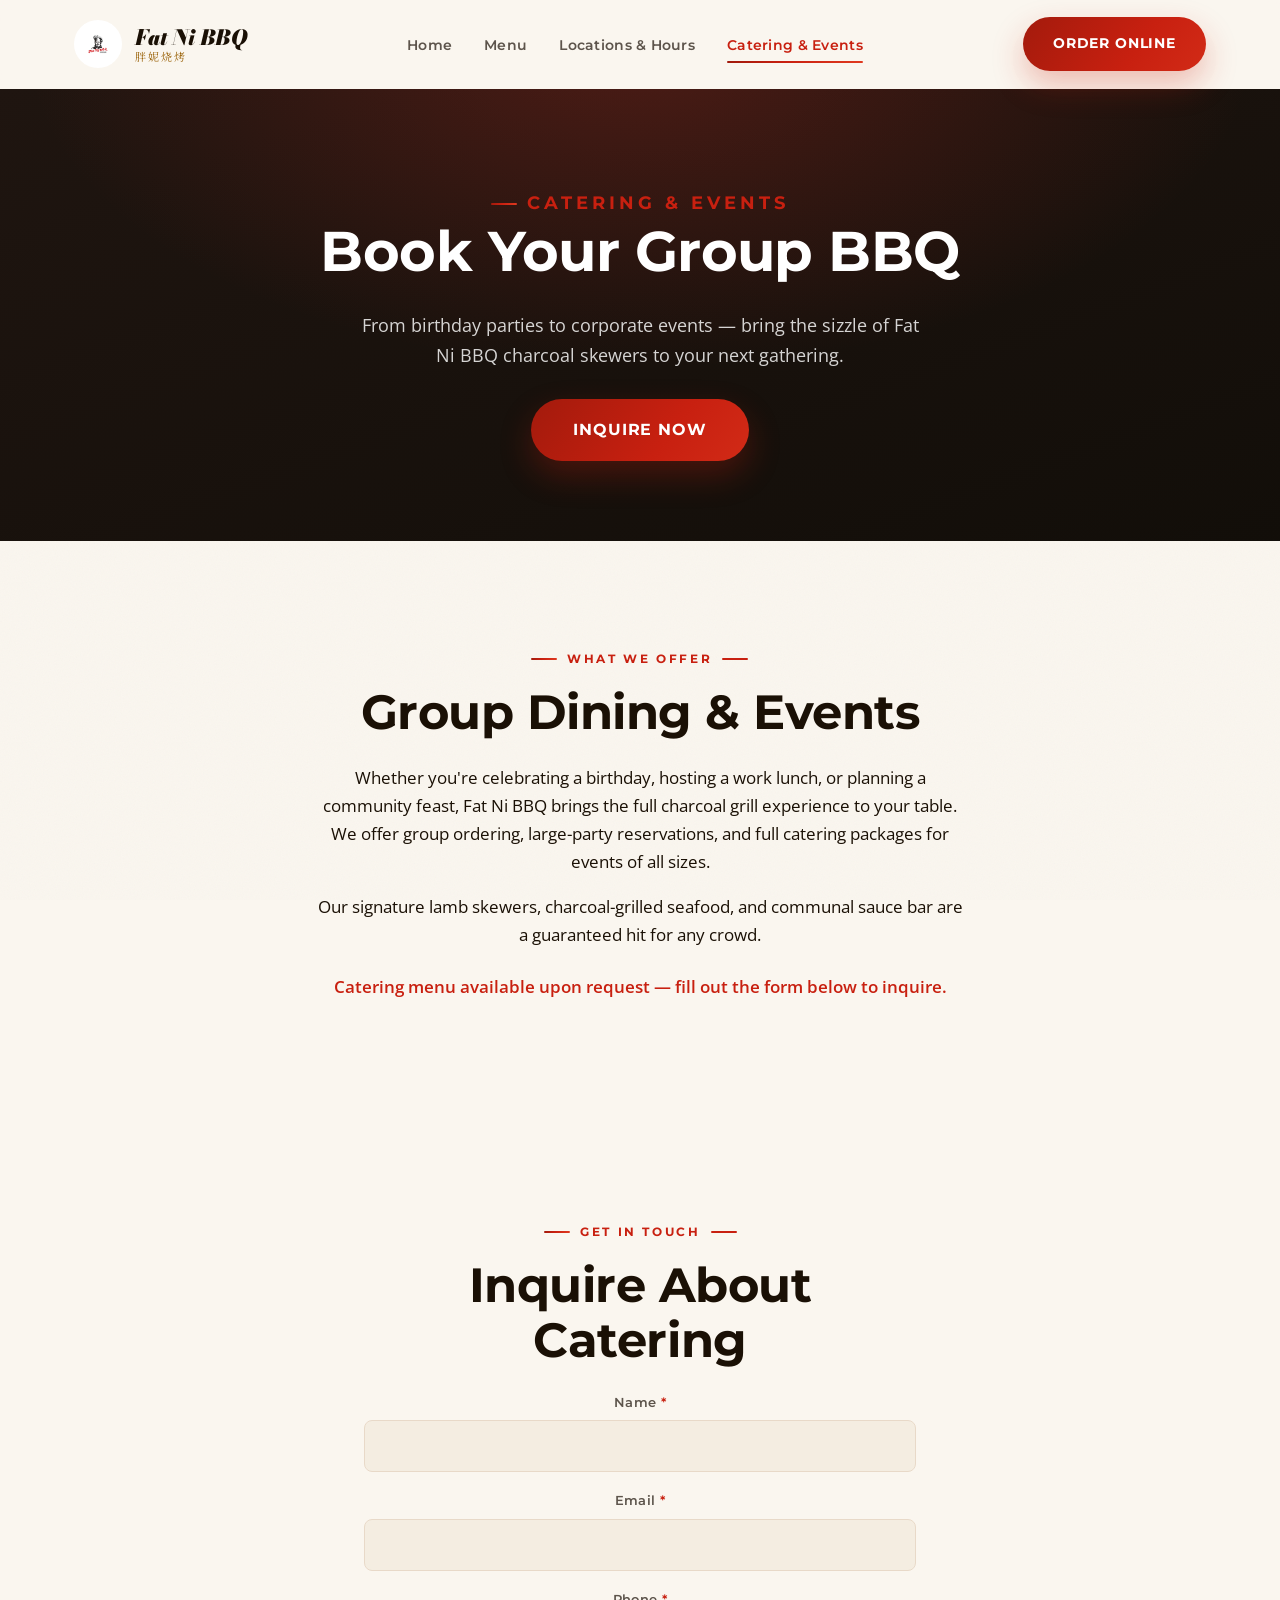
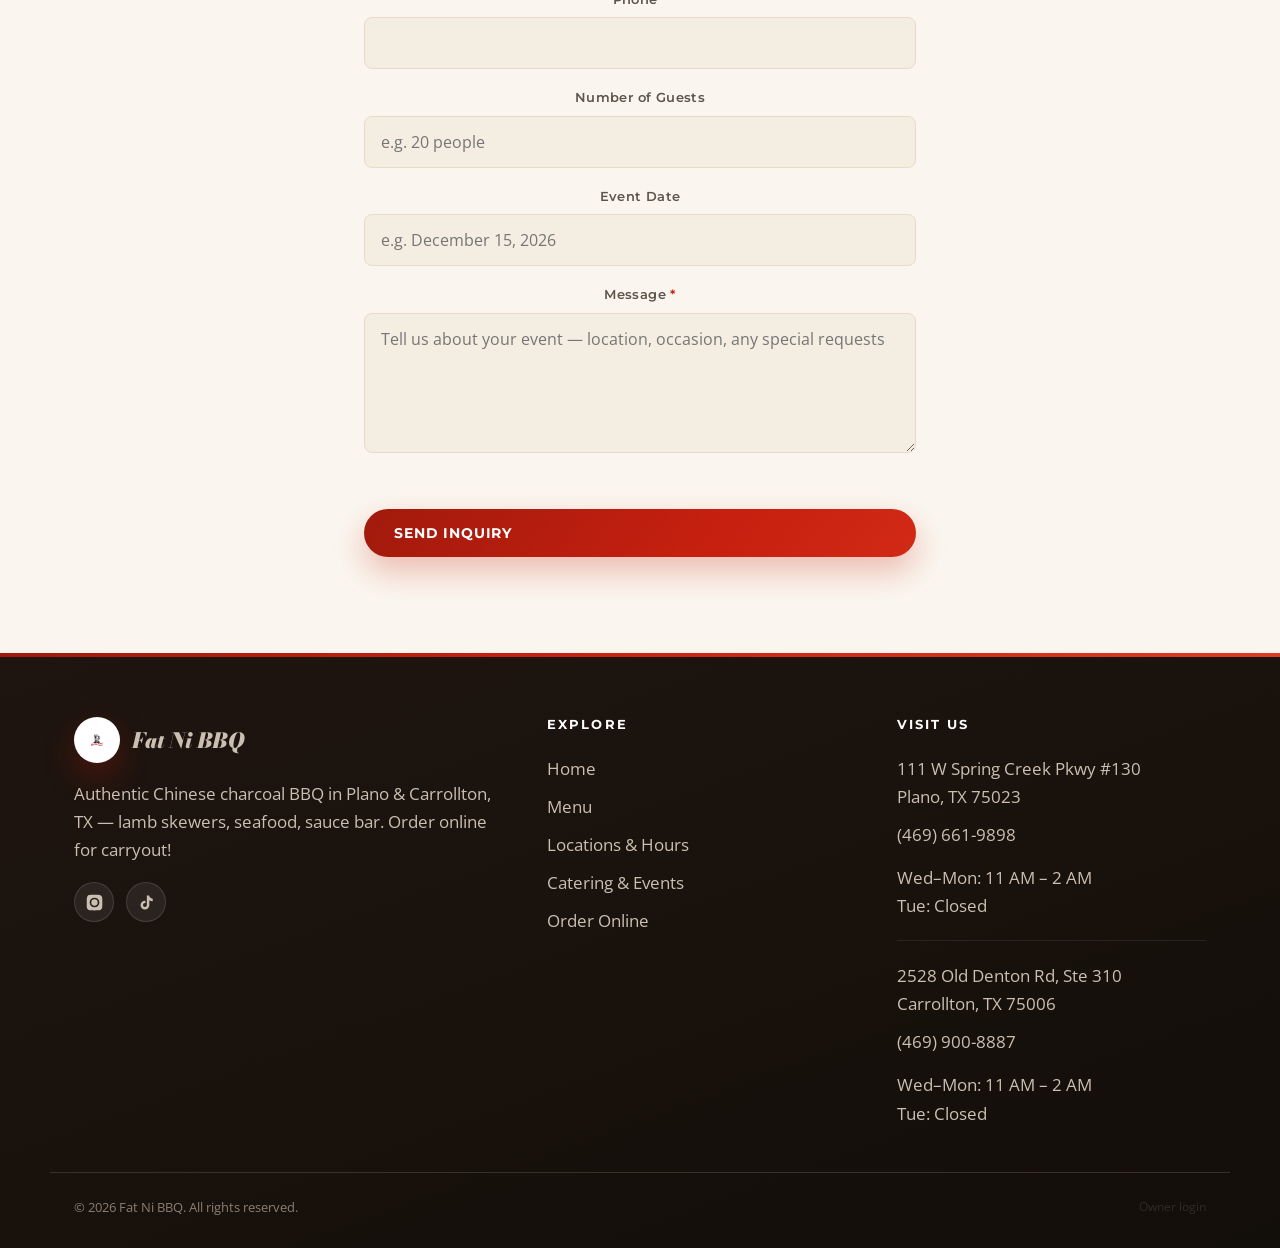
==== commit 01290309: "Fix logo circle on Mobile Safari: wrapper div + object-fit contain - Hero: wrap img in .hero-logo-wr" ====
--- a/Catering.html
+++ b/Catering.html
@@ -26,7 +26,7 @@
 <link rel="preconnect" href="https://fonts.gstatic.com" crossorigin>
 <link href="https://fonts.googleapis.com/css2?family=Bodoni+Moda:ital,wght@1,700;1,900&family=Montserrat:wght@600;700;800&family=Noto+Serif+SC:wght@400;700&family=Open+Sans:wght@400;600&display=swap" rel="stylesheet">
 <script>document.documentElement.className += ' js';</script>
-<link rel="stylesheet" href="css/styles.css?v=11">
+<link rel="stylesheet" href="css/styles.css?v=12">
 </head>
 <body>
 
--- a/css/styles.css
+++ b/css/styles.css
@@ -159,9 +159,10 @@
   border-radius: 50%;
   overflow: hidden;
   flex-shrink: 0;
+  background: #fff;
   transition: transform .3s var(--ease);
 }
-.brand-mark img { width: 100%; height: 100%; object-fit: cover; object-position: center 44%; display: block; }
+.brand-mark img { width: 100%; height: 100%; object-fit: contain; object-position: center center; display: block; padding: 4px; box-sizing: border-box; }
 .footer-brand .brand-mark {
   width: 46px; height: 46px;
   background: #fff; border-radius: 50%; padding: 6px;
@@ -272,15 +273,24 @@
   padding: 64px 24px;
   max-width: 720px;
 }
-.hero-logo {
+.hero-logo-wrap {
   display: block;
-  margin: 0 auto 20px;
   width: clamp(140px, 18vw, 240px);
   height: clamp(140px, 18vw, 240px);
   border-radius: 50%;
-  object-fit: cover;
-  object-position: center 44%;
-  box-shadow: 0 8px 32px rgba(0,0,0,.55), 0 0 0 4px rgba(255,255,255,.15);
+  overflow: hidden;
+  background: #fff;
+  margin: 0 auto 20px;
+  box-shadow: 0 8px 32px rgba(0,0,0,.55), 0 0 0 4px rgba(255,255,255,.18);
+  flex-shrink: 0;
+}
+.hero-logo {
+  width: 100%; height: 100%;
+  object-fit: contain;
+  object-position: center center;
+  display: block;
+  padding: 8px;
+  box-sizing: border-box;
 }
 .hero .section-eyebrow { color: var(--ember); justify-content: center; display: flex; }
 .hero h1 {
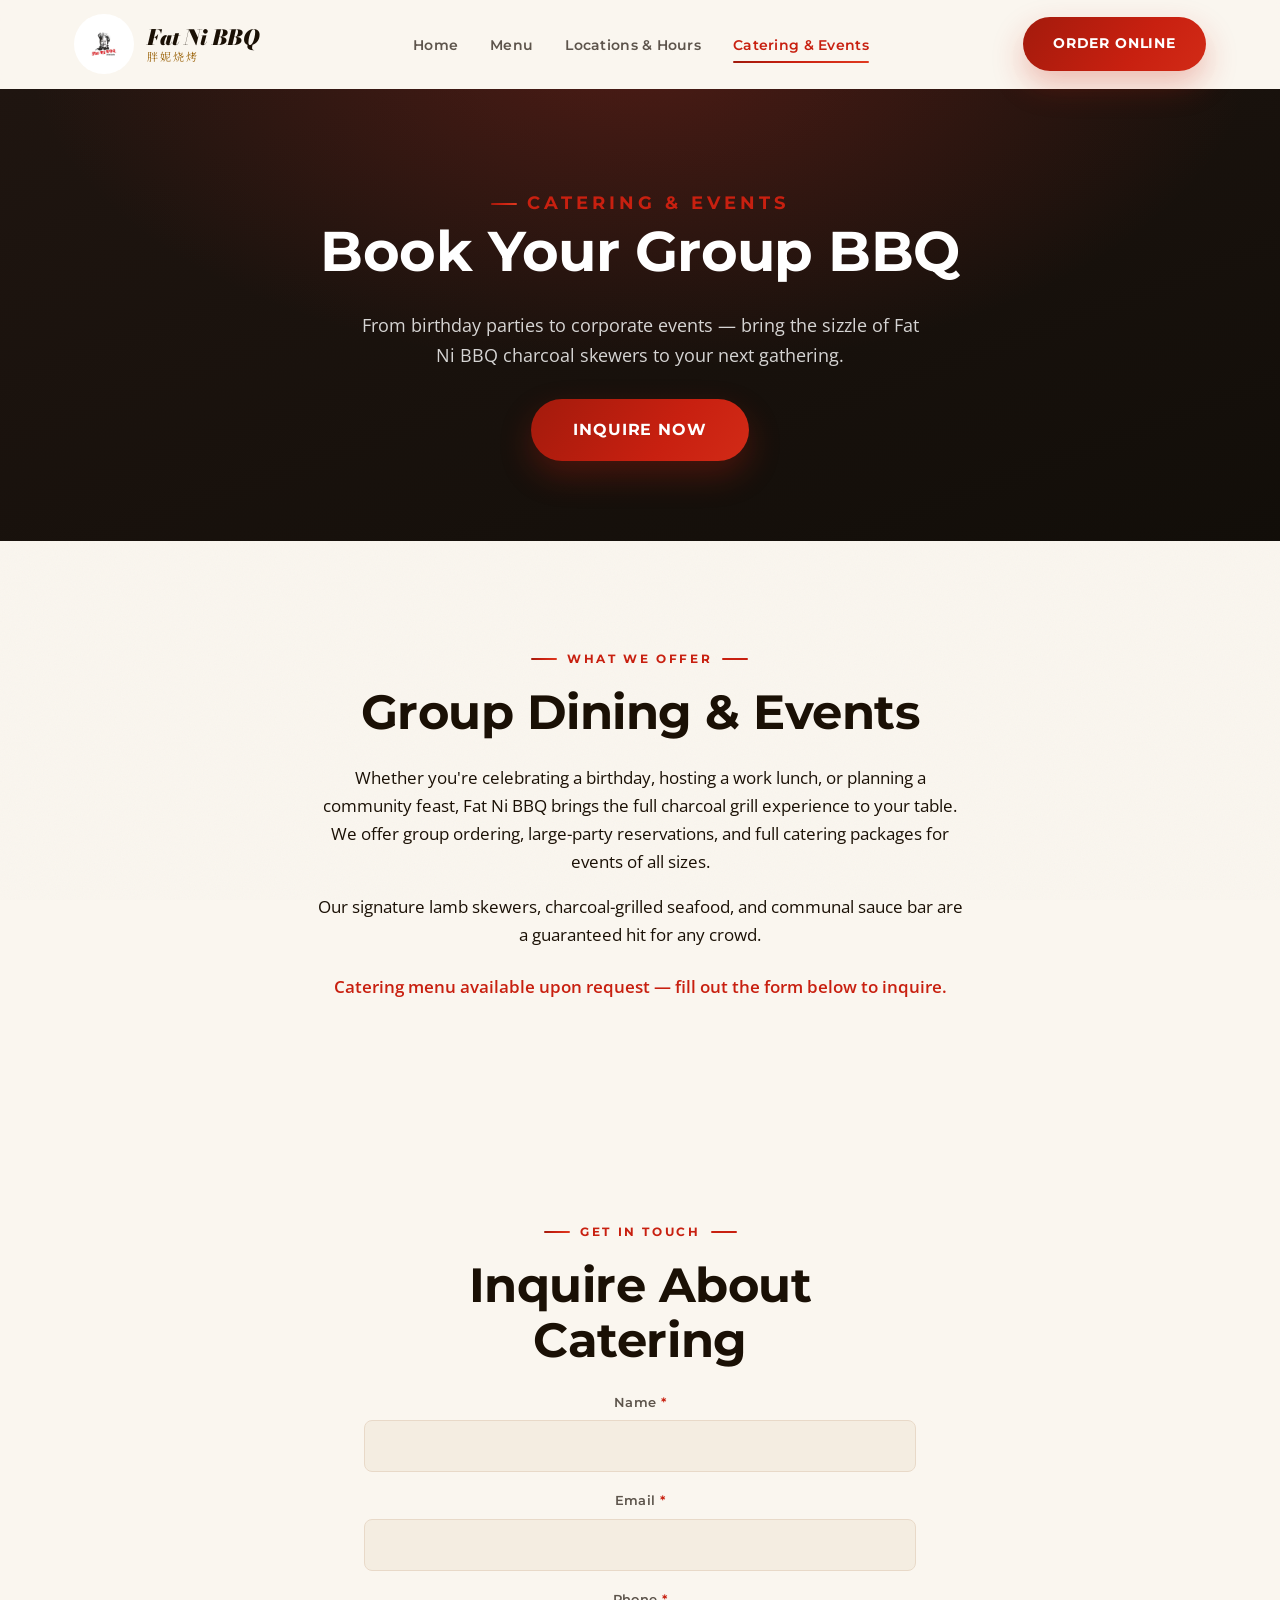
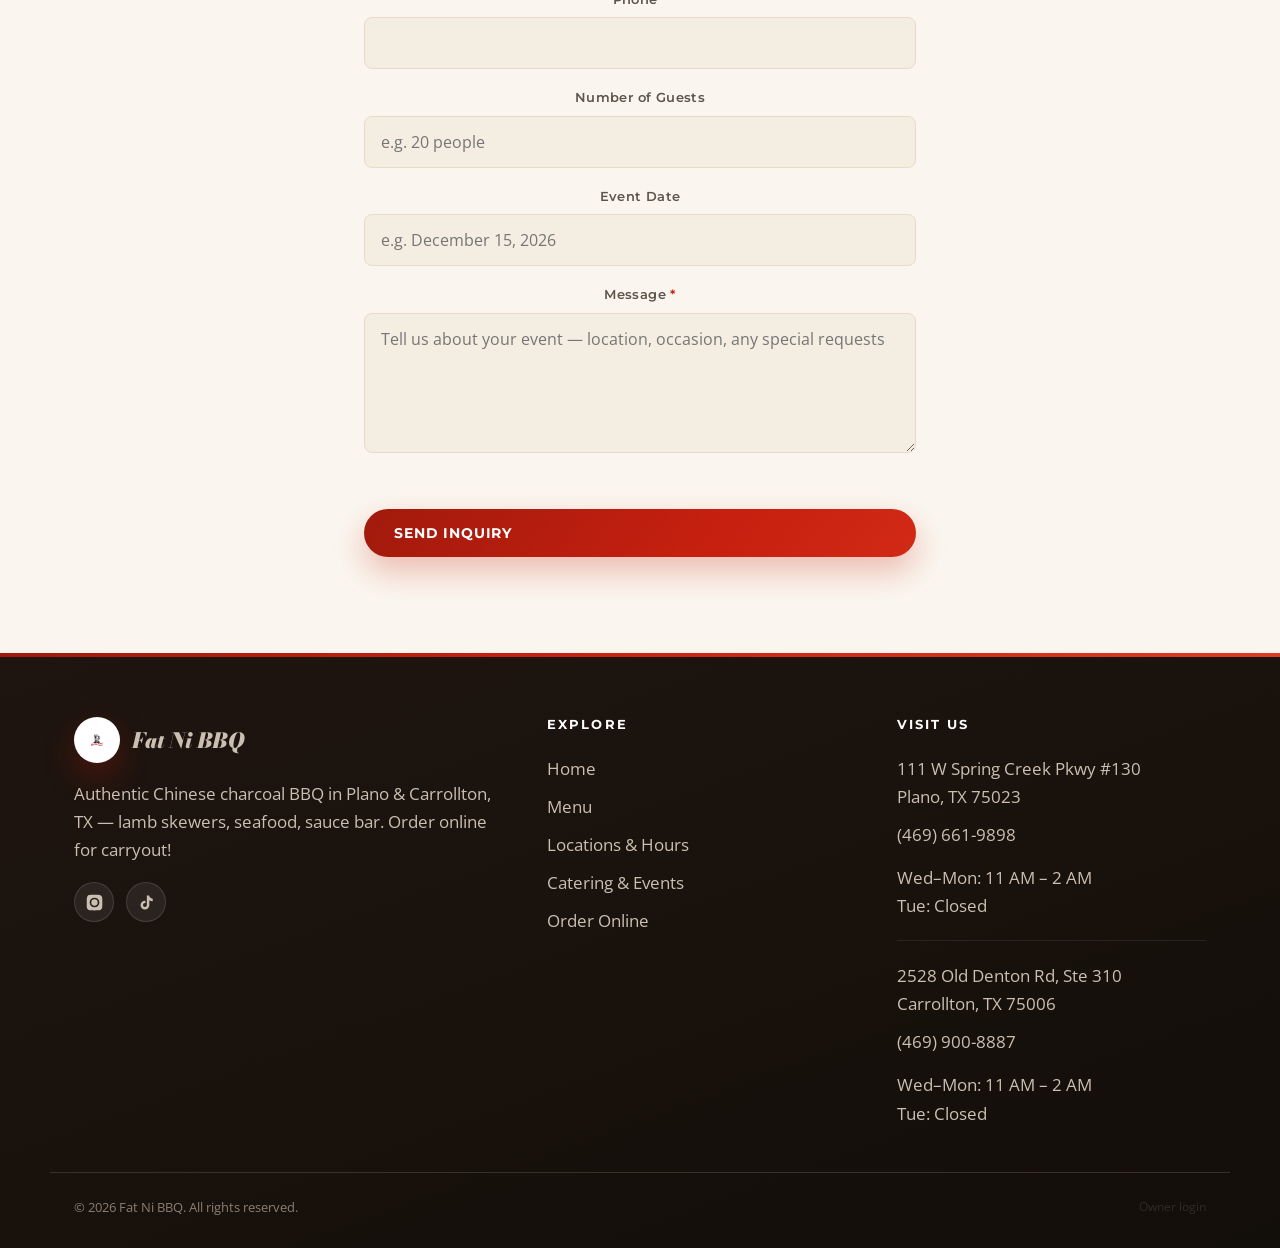
==== commit 1f8bc696: "Increase logo sizes: hero 140→190-300px, header 48→60px Co-Authored-By: Claude Sonnet 4.6 <noreply@a" ====
--- a/Catering.html
+++ b/Catering.html
@@ -26,7 +26,7 @@
 <link rel="preconnect" href="https://fonts.gstatic.com" crossorigin>
 <link href="https://fonts.googleapis.com/css2?family=Bodoni+Moda:ital,wght@1,700;1,900&family=Montserrat:wght@600;700;800&family=Noto+Serif+SC:wght@400;700&family=Open+Sans:wght@400;600&display=swap" rel="stylesheet">
 <script>document.documentElement.className += ' js';</script>
-<link rel="stylesheet" href="css/styles.css?v=12">
+<link rel="stylesheet" href="css/styles.css?v=13">
 </head>
 <body>
 
--- a/css/styles.css
+++ b/css/styles.css
@@ -155,7 +155,7 @@
 .site-header.scrolled .header-inner { height: 70px; }
 .brand { display: flex; align-items: center; gap: 13px; }
 .brand-mark {
-  width: 48px; height: 48px;
+  width: 60px; height: 60px;
   border-radius: 50%;
   overflow: hidden;
   flex-shrink: 0;
@@ -275,8 +275,8 @@
 }
 .hero-logo-wrap {
   display: block;
-  width: clamp(140px, 18vw, 240px);
-  height: clamp(140px, 18vw, 240px);
+  width: clamp(190px, 24vw, 300px);
+  height: clamp(190px, 24vw, 300px);
   border-radius: 50%;
   overflow: hidden;
   background: #fff;
@@ -688,7 +688,7 @@
   .header-actions { gap: 10px; }
   .header-actions .cart-link { display: none; }
   .brand-name small { display: none; }
-  .brand-mark { width: 42px; height: 42px; font-size: 17px; }
+  .brand-mark { width: 50px; height: 50px; font-size: 17px; }
   .brand-name { font-size: 19px; }
   .header-actions .btn { padding: 11px 16px; font-size: 12px; white-space: nowrap; }
   /* Compact hero so the Order CTA lands above the fold on a phone */
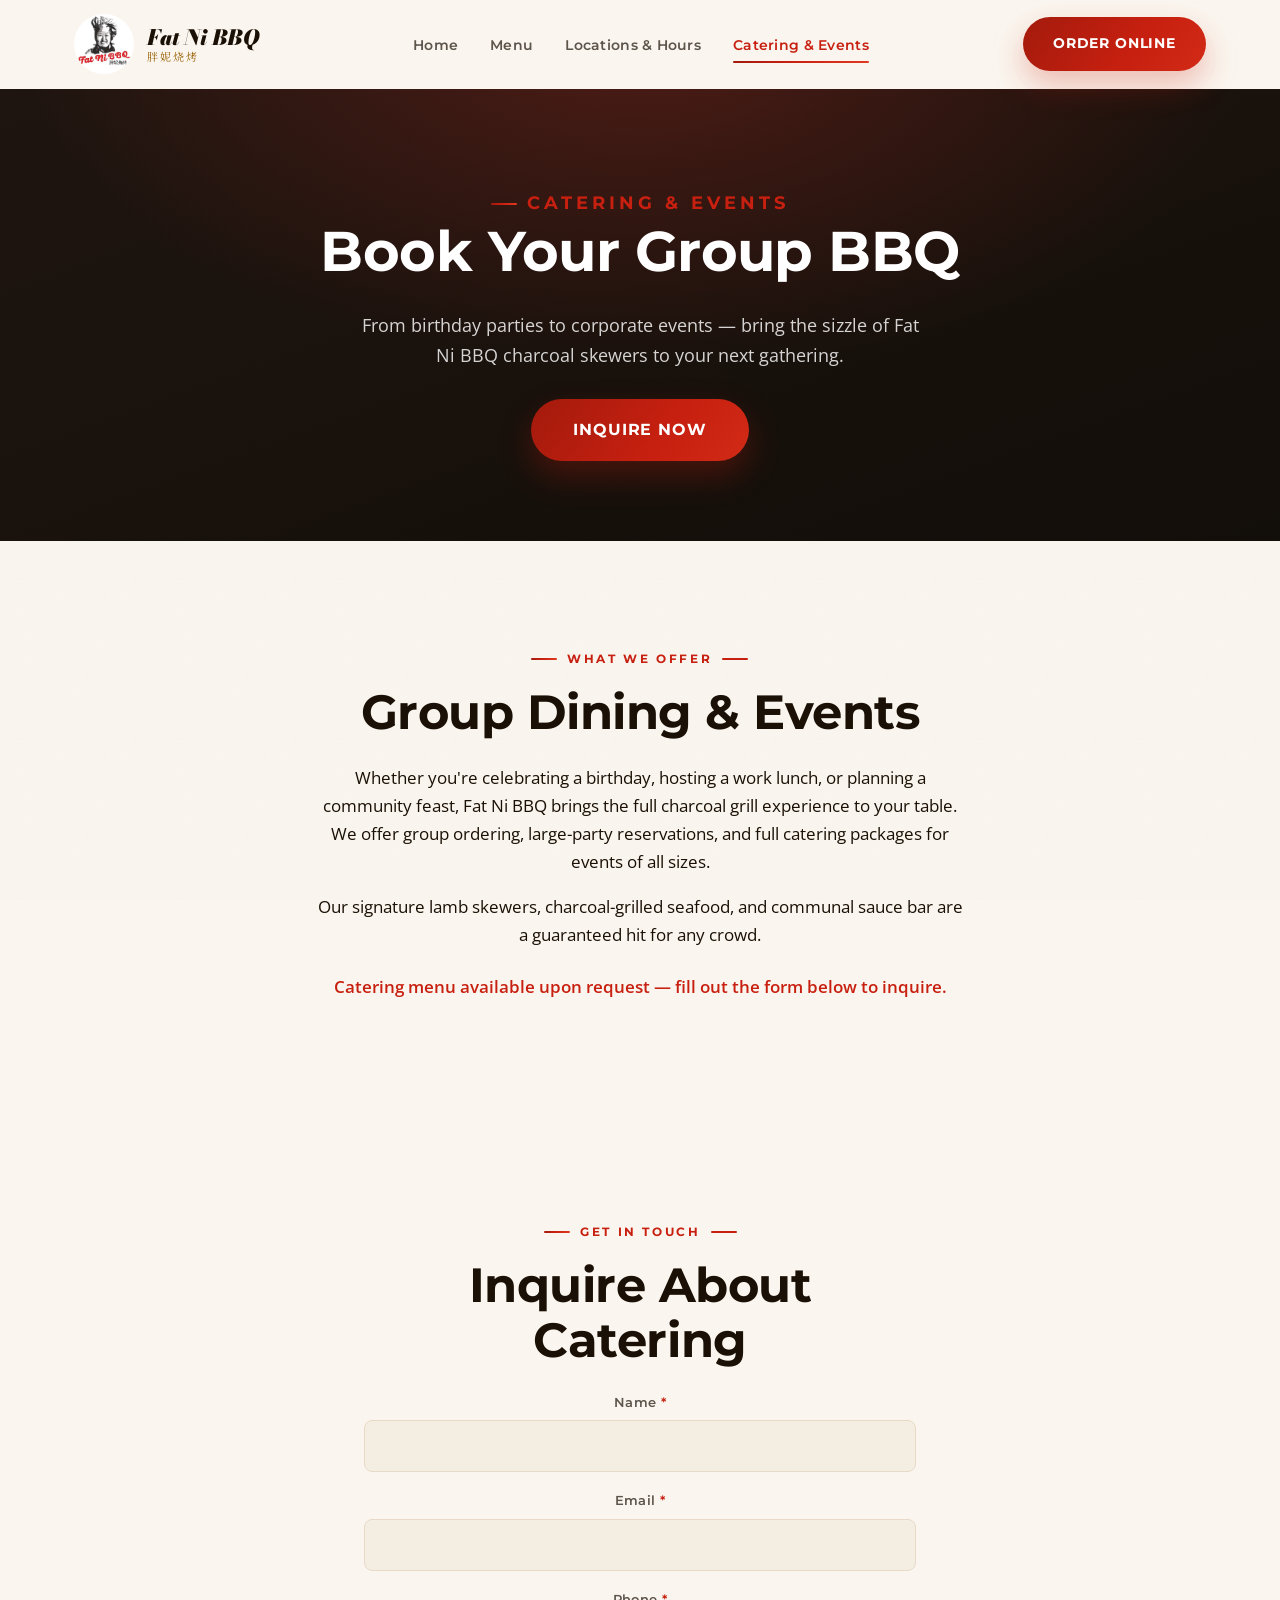
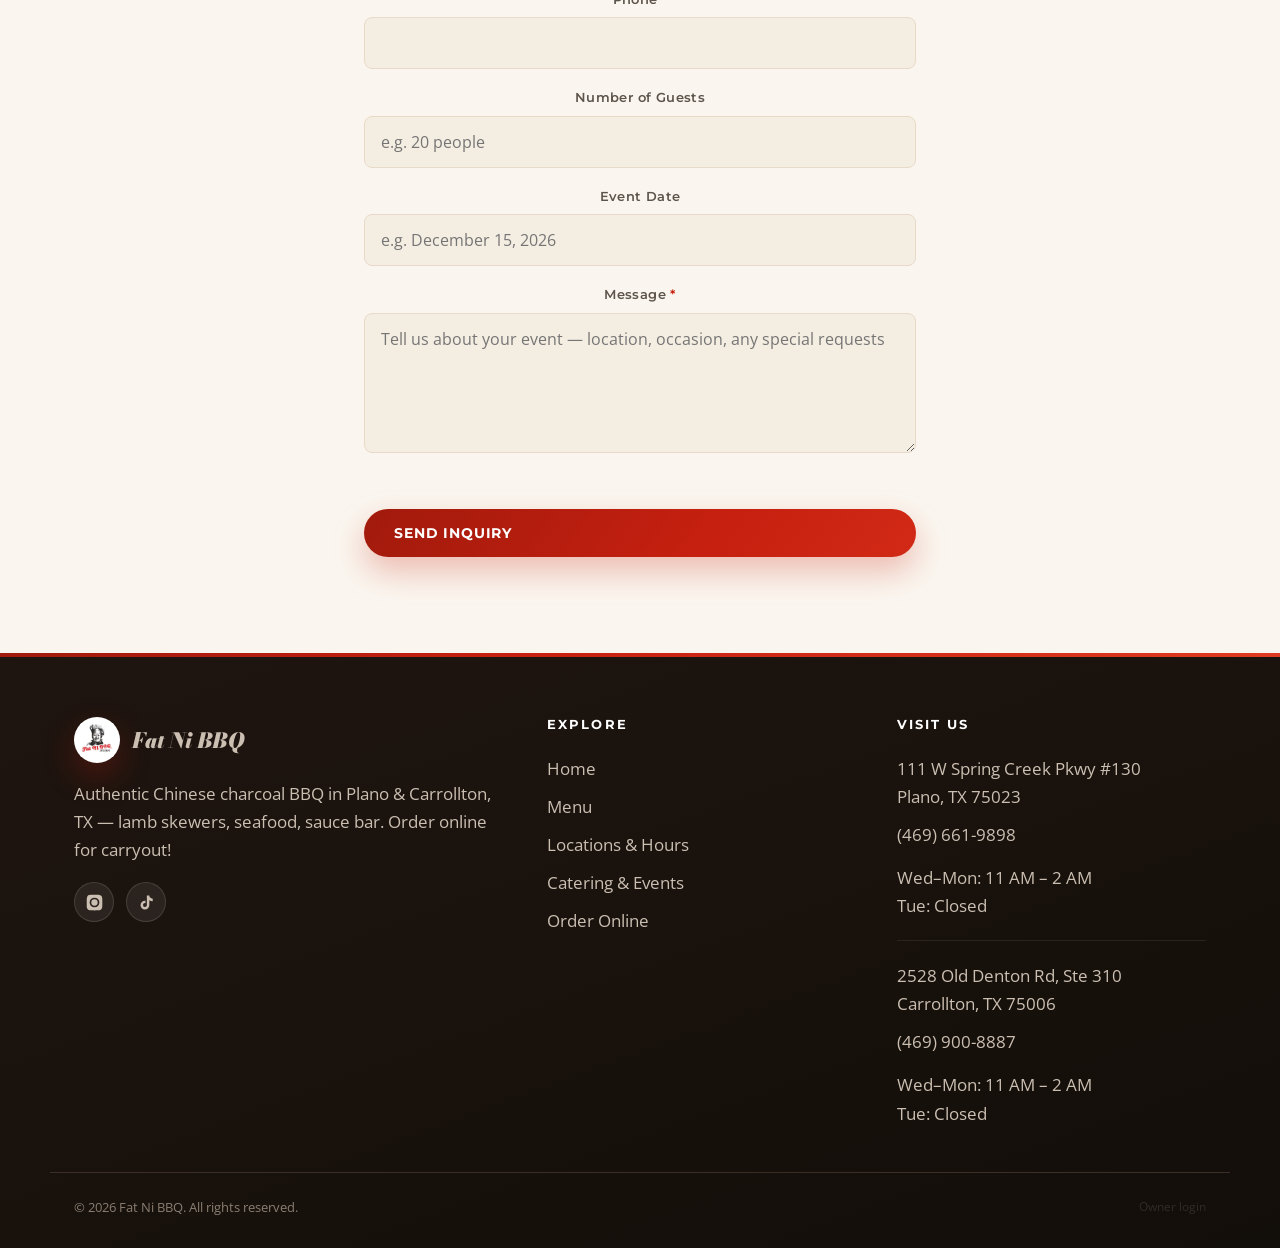
==== commit 3eb2e9d0: "Logo: crop white margins, use logo-circle.jpg for circle display logo.JPG had 310px top / 234px bott" ====
--- a/Catering.html
+++ b/Catering.html
@@ -26,14 +26,14 @@
 <link rel="preconnect" href="https://fonts.gstatic.com" crossorigin>
 <link href="https://fonts.googleapis.com/css2?family=Bodoni+Moda:ital,wght@1,700;1,900&family=Montserrat:wght@600;700;800&family=Noto+Serif+SC:wght@400;700&family=Open+Sans:wght@400;600&display=swap" rel="stylesheet">
 <script>document.documentElement.className += ' js';</script>
-<link rel="stylesheet" href="css/styles.css?v=13">
+<link rel="stylesheet" href="css/styles.css?v=14">
 </head>
 <body>
 
 <header class="site-header">
   <div class="wrap header-inner">
     <a class="brand" href="index.html">
-      <span class="brand-mark"><img src="logo.JPG" alt="Fat Ni BBQ logo"></span>
+      <span class="brand-mark"><img src="logo-circle.jpg" alt="Fat Ni BBQ logo"></span>
       <span class="brand-name">Fat Ni BBQ <span class="brand-cn" lang="zh-Hans">胖妮烧烤</span></span>
     </a>
     <nav class="main-nav" id="nav">
@@ -121,7 +121,7 @@
   <div class="wrap footer-grid">
     <div>
       <div class="footer-brand">
-        <span class="brand-mark"><img src="logo.JPG" alt="Fat Ni BBQ logo"></span>
+        <span class="brand-mark"><img src="logo-circle.jpg" alt="Fat Ni BBQ logo"></span>
         <span class="brand-name">Fat Ni BBQ</span>
       </div>
       <p>Authentic Chinese charcoal BBQ in Plano &amp; Carrollton, TX — lamb skewers, seafood, sauce bar. Order online for carryout!</p>
--- a/css/styles.css
+++ b/css/styles.css
@@ -162,7 +162,7 @@
   background: #fff;
   transition: transform .3s var(--ease);
 }
-.brand-mark img { width: 100%; height: 100%; object-fit: contain; object-position: center center; display: block; padding: 4px; box-sizing: border-box; }
+.brand-mark img { width: 100%; height: 100%; object-fit: cover; object-position: center center; display: block; }
 .footer-brand .brand-mark {
   width: 46px; height: 46px;
   background: #fff; border-radius: 50%; padding: 6px;
@@ -286,11 +286,9 @@
 }
 .hero-logo {
   width: 100%; height: 100%;
-  object-fit: contain;
+  object-fit: cover;
   object-position: center center;
   display: block;
-  padding: 8px;
-  box-sizing: border-box;
 }
 .hero .section-eyebrow { color: var(--ember); justify-content: center; display: flex; }
 .hero h1 {
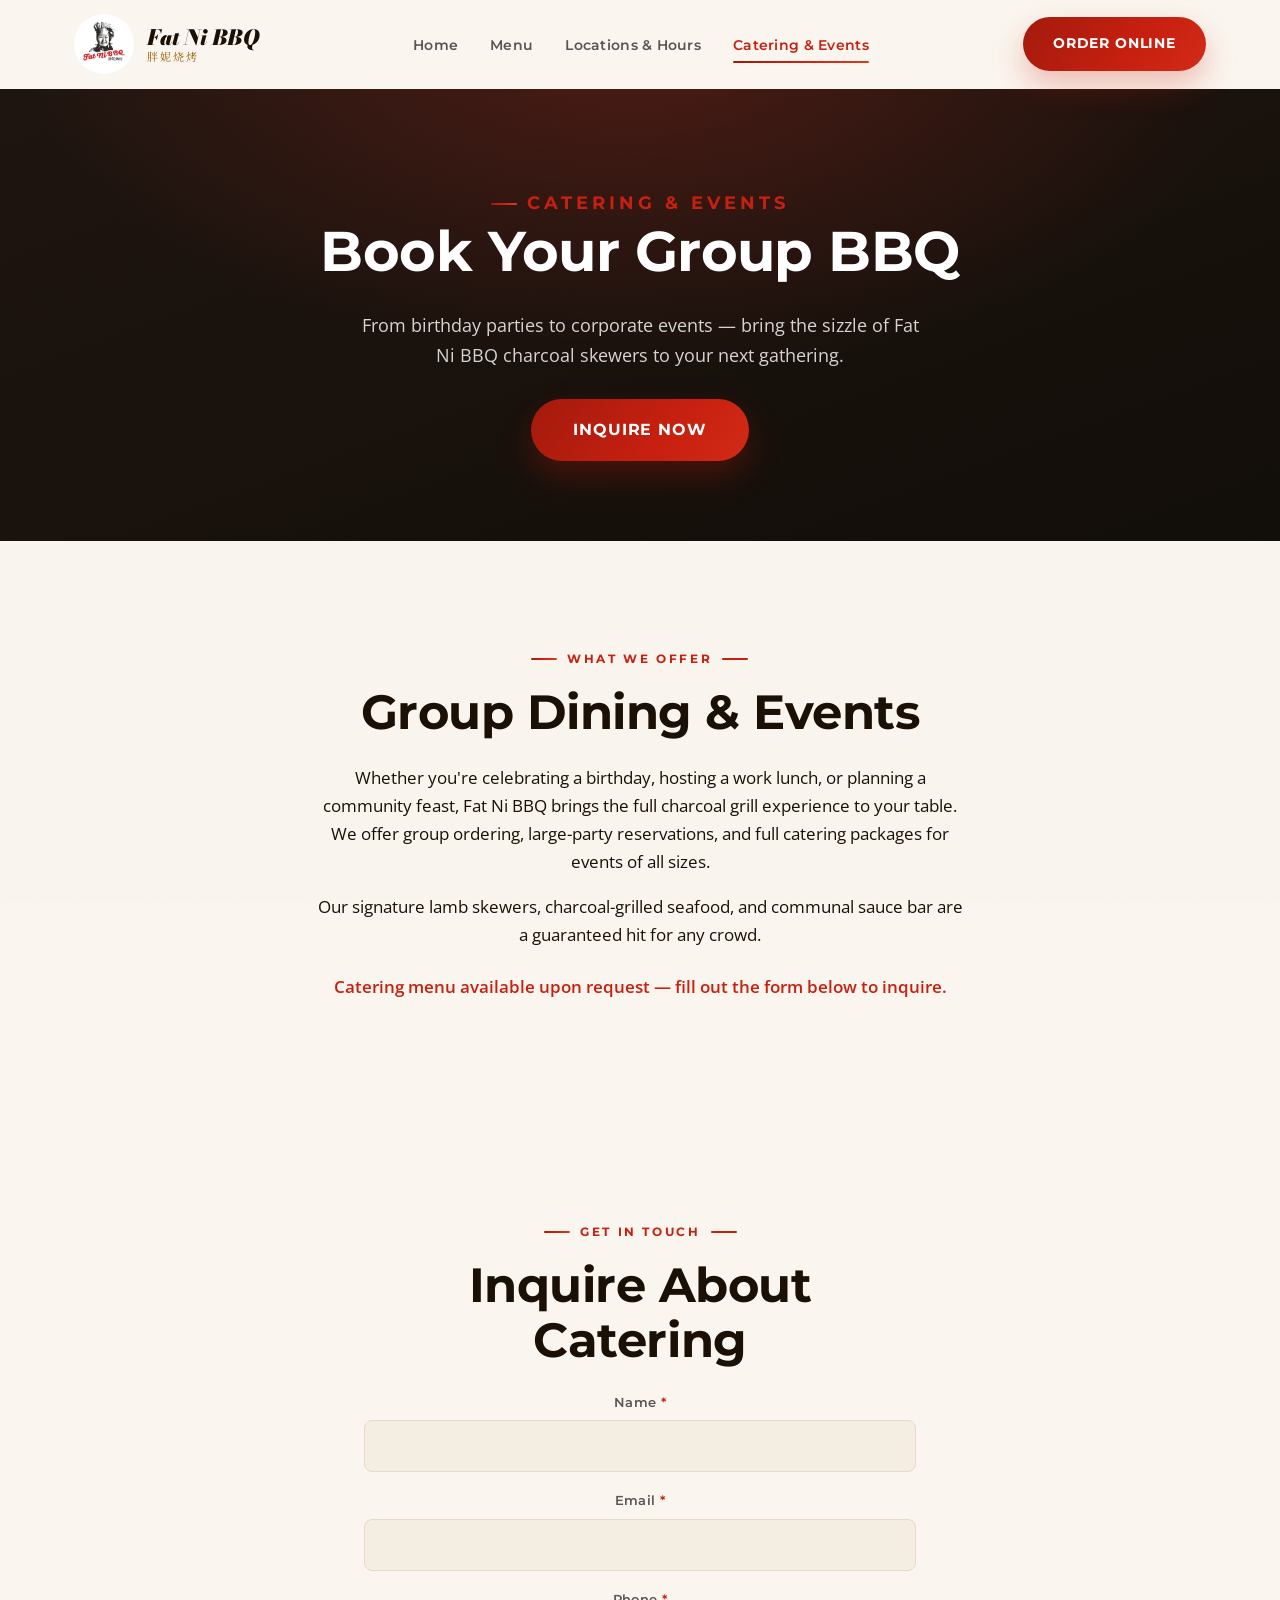
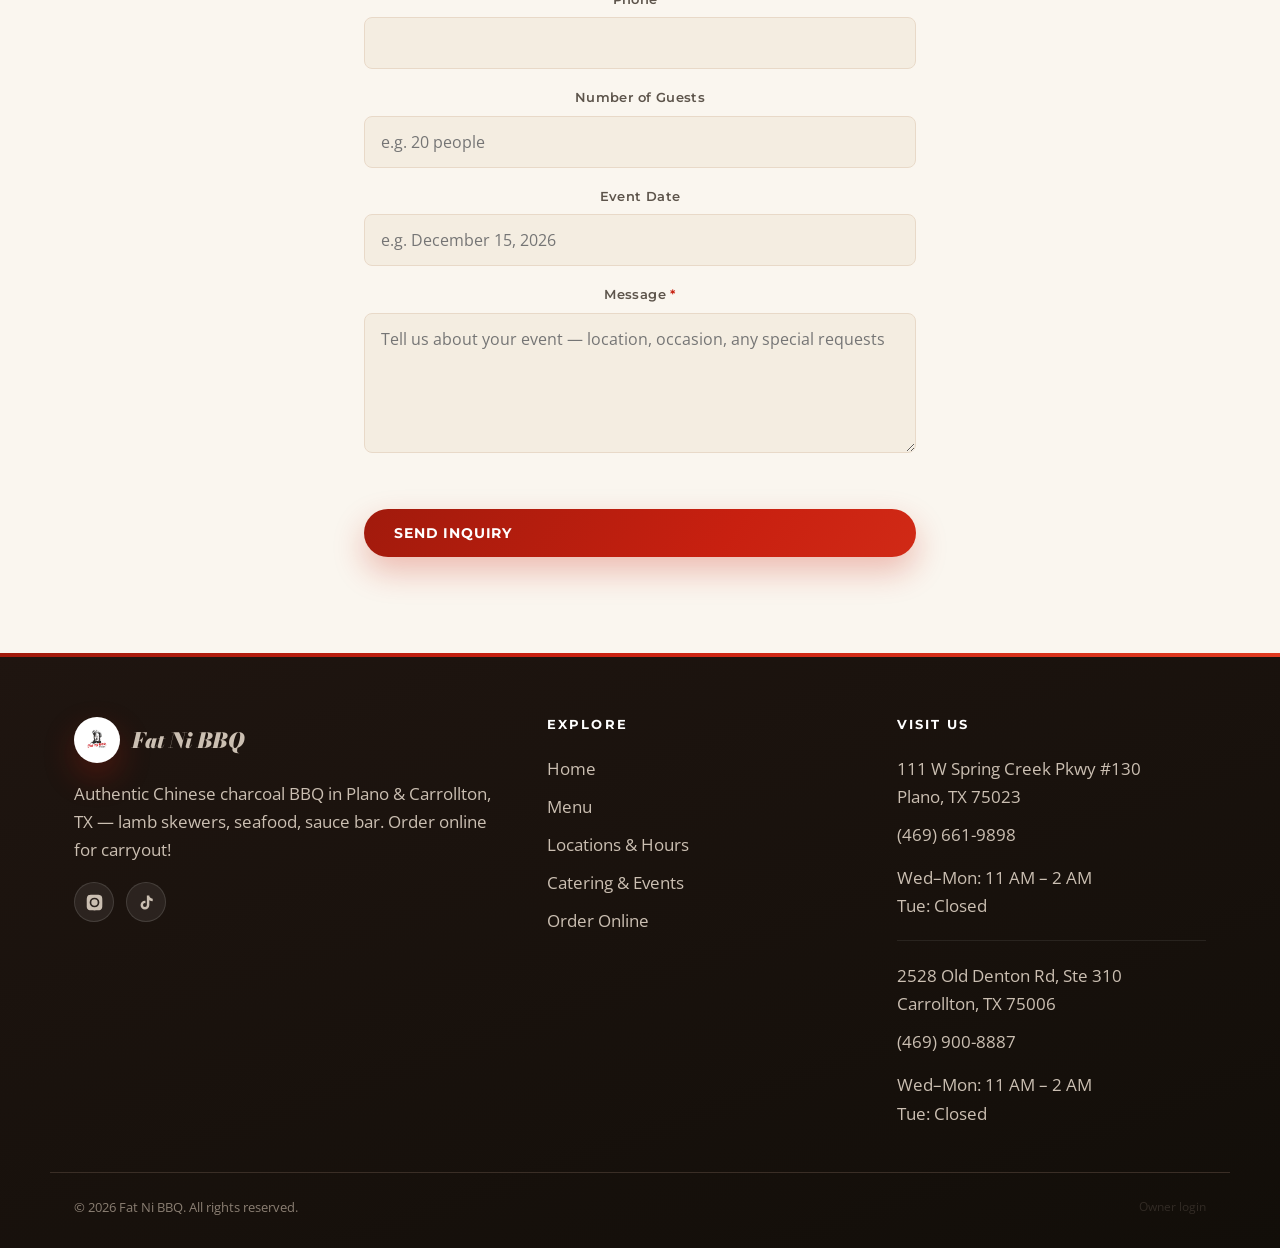
==== commit 60479fa1: "Logo: contain + padding for whitespace inside circle Co-Authored-By: Claude Sonnet 4.6 <noreply@anth" ====
--- a/Catering.html
+++ b/Catering.html
@@ -26,7 +26,7 @@
 <link rel="preconnect" href="https://fonts.gstatic.com" crossorigin>
 <link href="https://fonts.googleapis.com/css2?family=Bodoni+Moda:ital,wght@1,700;1,900&family=Montserrat:wght@600;700;800&family=Noto+Serif+SC:wght@400;700&family=Open+Sans:wght@400;600&display=swap" rel="stylesheet">
 <script>document.documentElement.className += ' js';</script>
-<link rel="stylesheet" href="css/styles.css?v=14">
+<link rel="stylesheet" href="css/styles.css?v=16">
 </head>
 <body>
 
--- a/css/styles.css
+++ b/css/styles.css
@@ -162,7 +162,7 @@
   background: #fff;
   transition: transform .3s var(--ease);
 }
-.brand-mark img { width: 100%; height: 100%; object-fit: cover; object-position: center center; display: block; }
+.brand-mark img { width: 100%; height: 100%; object-fit: contain; object-position: center center; display: block; padding: 6px; box-sizing: border-box; }
 .footer-brand .brand-mark {
   width: 46px; height: 46px;
   background: #fff; border-radius: 50%; padding: 6px;
@@ -275,8 +275,8 @@
 }
 .hero-logo-wrap {
   display: block;
-  width: clamp(190px, 24vw, 300px);
-  height: clamp(190px, 24vw, 300px);
+  width: clamp(150px, 20vw, 220px);
+  height: clamp(150px, 20vw, 220px);
   border-radius: 50%;
   overflow: hidden;
   background: #fff;
@@ -286,9 +286,11 @@
 }
 .hero-logo {
   width: 100%; height: 100%;
-  object-fit: cover;
+  object-fit: contain;
   object-position: center center;
   display: block;
+  padding: 14px;
+  box-sizing: border-box;
 }
 .hero .section-eyebrow { color: var(--ember); justify-content: center; display: flex; }
 .hero h1 {
